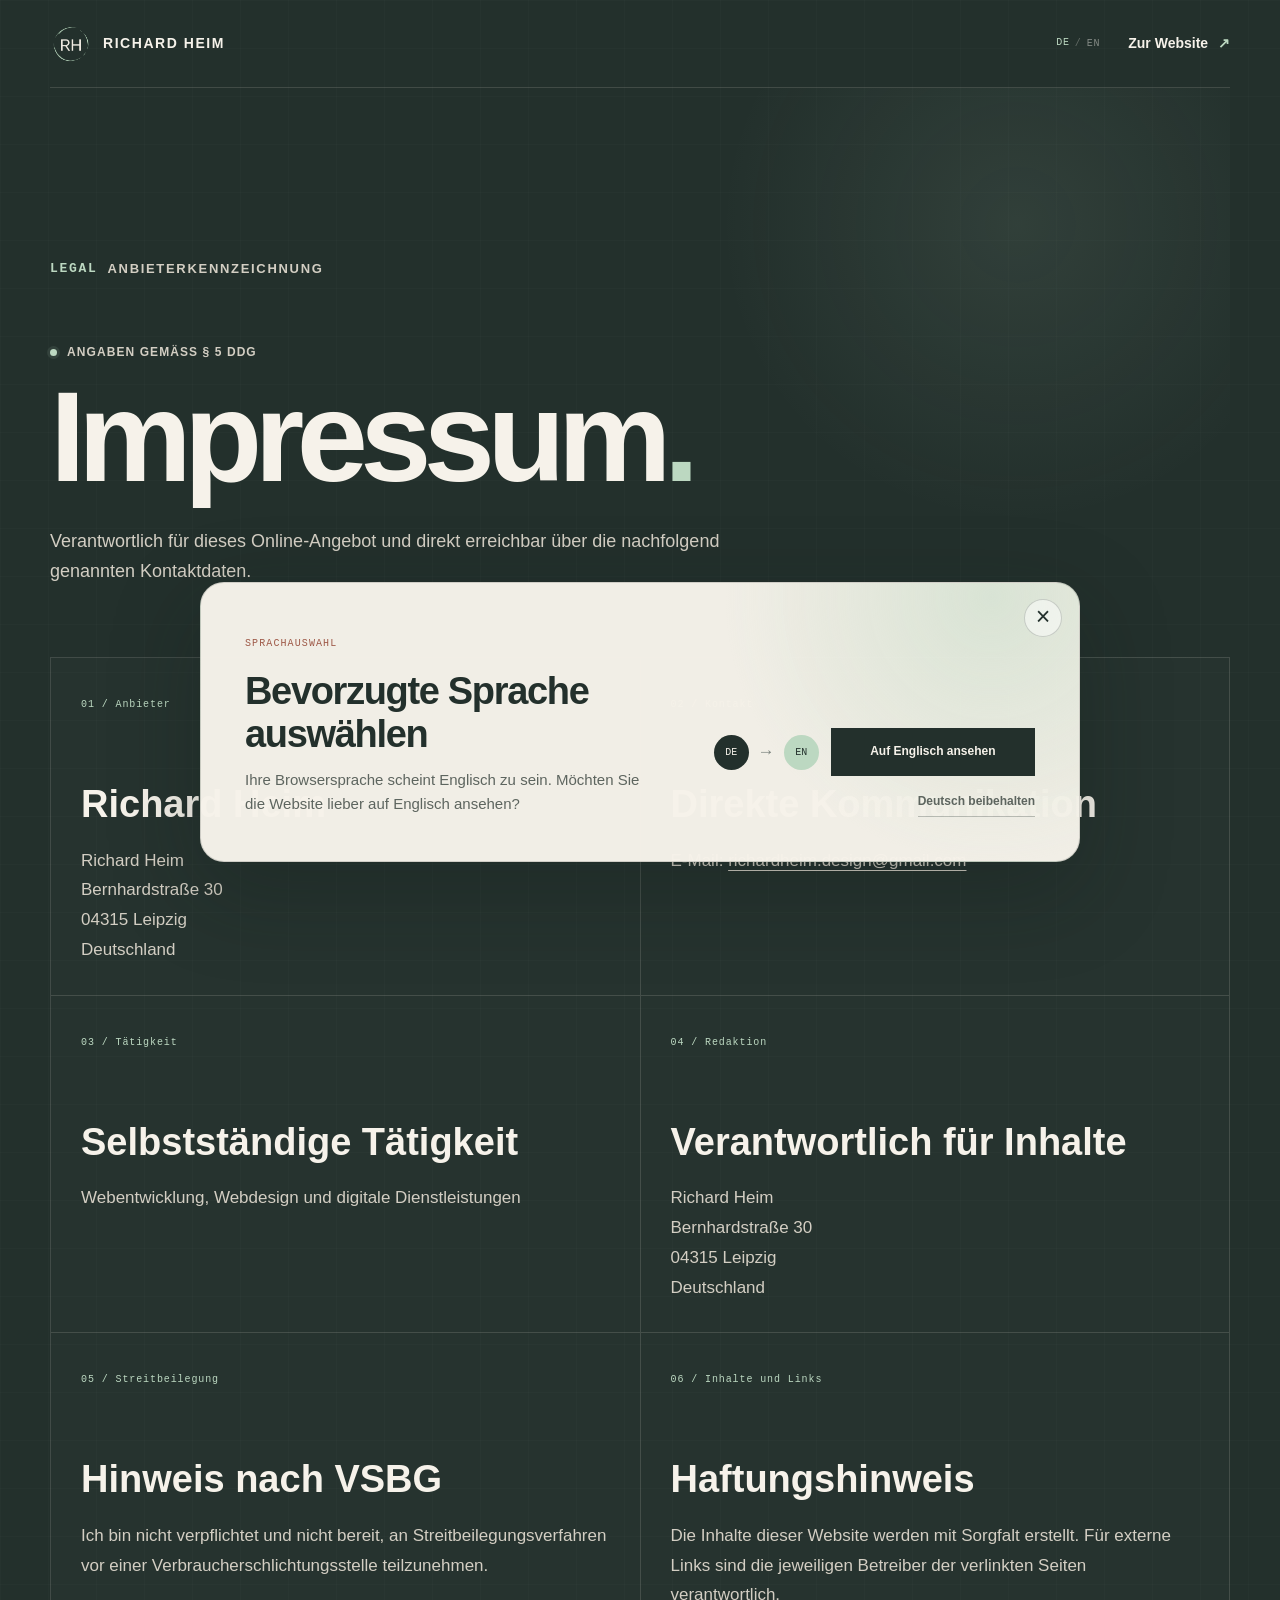
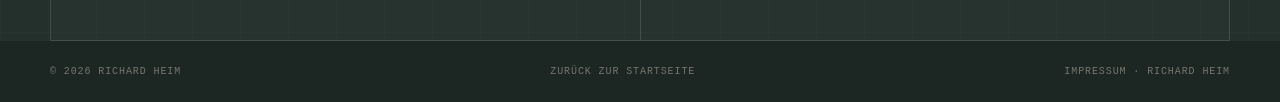
==== impressum.html @ d551db8e "added files in correct structure" ====
<!doctype html>
<html lang="de">
  <head>
    <meta charset="utf-8">
    <meta name="viewport" content="width=device-width, initial-scale=1">
    <meta name="description" content="Impressum von Richard Heim.">
    <meta name="theme-color" content="#11110f">
    <title>Impressum — Richard Heim</title>
    <link rel="icon" href="favicon.ico" sizes="any">
    <link rel="icon" type="image/png" sizes="64x64" href="assets/favicon-64.png">
    <link rel="apple-touch-icon" sizes="180x180" href="assets/apple-touch-icon.png">
    <link rel="stylesheet" href="assets/styles.css?v=20260914">
    <script src="assets/i18n.js?v=20260914" defer></script>
    <script src="assets/app.js" defer></script>
  </head>
  <body class="legal-page">
    <a class="skip-link" href="#main">Zum Inhalt springen</a>
    <div class="cursor-light" aria-hidden="true"></div>
    <header class="site-header legal-header" aria-label="Hauptnavigation">
      <a class="brand" href="index.html#top" aria-label="Zur Startseite"><img class="brand-mark" src="assets/richard-heim-logo.png" width="42" height="42" alt=""><span class="brand-copy">Richard Heim</span></a>
      <div class="legal-actions"><button class="language-switch" type="button" data-language-switch aria-label="Website auf Englisch anzeigen"><span data-lang-code="de">DE</span><i aria-hidden="true">/</i><span data-lang-code="en">EN</span></button><a class="mini-cta" href="index.html">Zur Website <span aria-hidden="true">↗</span></a></div>
    </header>

    <main id="main" class="legal-main">
      <section class="legal-hero">
        <div class="section-kicker"><span>LEGAL</span> Anbieterkennzeichnung</div>
        <p class="eyebrow"><span class="pulse-dot" aria-hidden="true"></span> Angaben gemäß § 5 DDG</p>
        <h1>Impressum<span>.</span></h1>
        <p>Verantwortlich für dieses Online-Angebot und direkt erreichbar über die nachfolgend genannten Kontaktdaten.</p>
      </section>

      <section class="legal-grid" aria-label="Impressumsangaben">
        <article><span>01 / Anbieter</span><h2>Richard Heim</h2><p>Richard Heim<br>Bernhardstraße 30<br>04315 Leipzig<br>Deutschland</p></article>
        <article><span>02 / Kontakt</span><h2>Direkte Kommunikation</h2><p>E-Mail: <a href="mailto:richardheim.design@gmail.com">richardheim.design@gmail.com</a></p></article>
        <article><span>03 / Tätigkeit</span><h2>Selbstständige Tätigkeit</h2><p>Webentwicklung, Webdesign und digitale Dienstleistungen</p></article>
        <article><span>04 / Redaktion</span><h2>Verantwortlich für Inhalte</h2><p>Richard Heim<br>Bernhardstraße 30<br>04315 Leipzig<br>Deutschland</p></article>
        <article><span>05 / Streitbeilegung</span><h2>Hinweis nach VSBG</h2><p>Ich bin nicht verpflichtet und nicht bereit, an Streitbeilegungsverfahren vor einer Verbraucherschlichtungsstelle teilzunehmen.</p></article>
        <article><span>06 / Inhalte und Links</span><h2>Haftungshinweis</h2><p>Die Inhalte dieser Website werden mit Sorgfalt erstellt. Für externe Links sind die jeweiligen Betreiber der verlinkten Seiten verantwortlich.</p></article>
      </section>
    </main>

    <footer><span>© 2026 Richard Heim</span><a href="index.html">Zurück zur Startseite</a><span>Impressum · Richard Heim</span></footer>

    <aside class="language-banner" id="language-banner" role="dialog" aria-labelledby="language-banner-title" aria-describedby="language-banner-copy" hidden>
      <button class="language-banner-close" type="button" data-language-dismiss aria-label="Sprachhinweis schließen">×</button>
      <div class="language-banner-copy">
        <span class="language-banner-kicker">SPRACHAUSWAHL</span>
        <h2 id="language-banner-title">Bevorzugte Sprache auswählen</h2>
        <p id="language-banner-copy">Ihre Browsersprache scheint Englisch zu sein. Möchten Sie die Website lieber auf Englisch ansehen?</p>
      </div>
      <div class="language-banner-actions">
        <div class="language-route" aria-hidden="true"><span>DE</span><i>→</i><span>EN</span></div>
        <button class="language-keep" type="button" data-language-dismiss>Deutsch beibehalten</button>
        <button class="language-accept" type="button" data-language-choice="en">Auf Englisch ansehen</button>
      </div>
    </aside>
  </body>
</html>
---- assets/styles.css ----
:root {
  --ink: #23302c;
  --ink-2: #2b3a35;
  --paper: #f6f2ea;
  --paper-muted: #d3cec3;
  --line: rgba(246, 242, 234, 0.14);
  --line-dark: rgba(35, 48, 44, 0.15);
  --lime: #bcd8c1;
  --coral: #d88972;
  --cyan: #a6cbcc;
  --max: 1180px;
  --radius: 22px;
}

* { box-sizing: border-box; }

html {
  scroll-behavior: smooth;
  background: var(--ink);
}

body {
  margin: 0;
  color: var(--paper);
  background:
    linear-gradient(rgba(255,255,255,.016) 1px, transparent 1px),
    linear-gradient(90deg, rgba(255,255,255,.016) 1px, transparent 1px),
    var(--ink);
  background-size: 48px 48px;
  font-family: Inter, ui-sans-serif, -apple-system, BlinkMacSystemFont, "Segoe UI", Helvetica, Arial, sans-serif;
  font-size: 17px;
  line-height: 1.65;
  overflow-x: hidden;
}

::selection { color: var(--ink); background: var(--lime); }

button, a { -webkit-tap-highlight-color: transparent; }

a { color: inherit; }

.skip-link {
  position: fixed;
  left: 12px;
  top: -80px;
  z-index: 100;
  background: var(--lime);
  color: var(--ink);
  padding: 10px 14px;
  text-decoration: none;
  font-weight: 800;
}

.skip-link:focus { top: 12px; }

.scroll-progress {
  position: fixed;
  z-index: 100;
  top: 0;
  left: 0;
  width: 0;
  height: 3px;
  background: linear-gradient(90deg, var(--coral), var(--lime), var(--cyan));
  box-shadow: 0 0 16px rgba(188,216,193,.45);
  pointer-events: none;
}

.cursor-light {
  display: none;
  position: fixed;
  z-index: 2;
  left: 0;
  top: 0;
  width: 360px;
  height: 360px;
  border-radius: 50%;
  opacity: 0;
  background: radial-gradient(circle, rgba(188,216,193,.11) 0, rgba(166,203,204,.055) 30%, transparent 68%);
  filter: blur(8px);
  transform: translate3d(-50%, -50%, 0);
  pointer-events: none;
  mix-blend-mode: screen;
  transition: opacity .35s ease;
}

@media (hover: hover) and (pointer: fine) {
  .cursor-light { display: block; }
  .cursor-light.is-active { opacity: 1; }
}

.site-header {
  position: absolute;
  z-index: 10;
  left: 50%;
  top: 0;
  width: min(calc(100% - 48px), var(--max));
  transform: translateX(-50%);
  min-height: 88px;
  display: grid;
  grid-template-columns: 1fr auto 1fr;
  align-items: center;
  border-bottom: 1px solid var(--line);
}

.brand {
  display: inline-flex;
  width: max-content;
  align-items: center;
  gap: 11px;
  color: var(--paper);
  text-decoration: none;
  font-size: 14px;
  font-weight: 760;
  letter-spacing: .11em;
  text-transform: uppercase;
}

.brand-mark {
  width: 42px;
  height: 42px;
  flex: 0 0 42px;
  display: block;
  object-fit: contain;
}

.nav-links { display: flex; gap: 34px; }

.nav-links a {
  position: relative;
  color: var(--paper-muted);
  text-decoration: none;
  font-size: 14px;
}

.nav-links a::after {
  content: "";
  position: absolute;
  left: 0;
  bottom: -7px;
  width: 100%;
  height: 1px;
  background: var(--lime);
  transform: scaleX(0);
  transform-origin: right;
  transition: transform .25s ease;
}

.nav-links a:hover::after, .nav-links a:focus-visible::after {
  transform: scaleX(1);
  transform-origin: left;
}

.nav-links a[aria-current="location"] { color: var(--paper); }
.nav-links a[aria-current="location"]::after { transform: scaleX(1); transform-origin: left; }

.mini-cta {
  justify-self: end;
  text-decoration: none;
  font-size: 14px;
  font-weight: 750;
}

.mini-cta span { color: var(--lime); padding-left: 6px; }

.hero {
  min-height: 780px;
  position: relative;
  padding: 144px max(24px, calc((100vw - var(--max)) / 2)) 34px;
  overflow: hidden;
}

.hero::before {
  content: "";
  position: absolute;
  inset: 0;
  pointer-events: none;
  background:
    radial-gradient(circle at 72% 28%, rgba(166,203,204,.12), transparent 28%),
    radial-gradient(circle at 52% 0%, rgba(216,137,114,.08), transparent 32%),
    linear-gradient(to bottom, transparent 80%, var(--ink));
}

.hero-noise {
  position: absolute;
  inset: 0;
  opacity: .12;
  background-image: radial-gradient(rgba(255,255,255,.32) .55px, transparent .7px);
  background-size: 5px 5px;
  pointer-events: none;
}

.hero-orbit {
  position: absolute;
  border: 1px solid rgba(188,216,193,.12);
  border-radius: 50%;
  pointer-events: none;
  transition: transform 1.2s cubic-bezier(.2,.7,.2,1);
}

.orbit-one { width: 560px; height: 560px; right: -210px; top: -180px; }
.orbit-two { width: 350px; height: 350px; right: -105px; top: -75px; }

.eyebrow, .section-kicker {
  position: relative;
  display: flex;
  align-items: center;
  gap: 10px;
  color: var(--paper-muted);
  font-size: 13px;
  font-weight: 750;
  letter-spacing: .13em;
  line-height: 1.4;
  text-transform: uppercase;
}

.pulse-dot {
  width: 7px;
  height: 7px;
  border-radius: 50%;
  background: var(--lime);
  box-shadow: 0 0 0 3px rgba(188,216,193,.1);
}

/* Ruhige, einmalige Einblendung statt dauerhaft pulsierender Statuspunkte. */
.pulse-dot,
.meta-bar i,
.signal-list i,
.panel-label-action strong i,
.status-pill i,
.lab-service-note > span i,
.price-result-label i {
  animation: dot-reveal .58s cubic-bezier(.22,.75,.25,1) both;
}

@keyframes dot-reveal {
  from { opacity: 0; transform: translateY(3px) scale(.45); }
  65% { opacity: 1; transform: translateY(0) scale(1.12); }
  to { opacity: 1; transform: none; }
}

.hero-grid {
  position: relative;
  display: grid;
  grid-template-columns: minmax(0, 1.45fr) minmax(340px, .75fr);
  align-items: center;
  gap: clamp(48px, 6vw, 86px);
  margin-top: 66px;
}

.hero-copy h1 {
  max-width: 800px;
  margin: 0;
  font-size: clamp(56px, 6.4vw, 94px);
  font-weight: 760;
  letter-spacing: -.055em;
  line-height: .98;
}

.accent-word {
  position: relative;
  color: var(--lime);
  font-family: Georgia, "Times New Roman", serif;
  font-style: italic;
  font-weight: 400;
  letter-spacing: -.04em;
}

.accent-word::after {
  content: "";
  position: absolute;
  left: 2%;
  right: -2%;
  bottom: -.05em;
  height: 2px;
  background: var(--lime);
  transform: rotate(-1deg);
}

.hero-lead {
  max-width: 670px;
  margin: 34px 0 0;
  color: #d5d1c7;
  font-size: clamp(18px, 1.55vw, 22px);
  line-height: 1.65;
}

.hero-actions { display: flex; align-items: center; gap: 28px; margin-top: 38px; }

.button {
  min-height: 52px;
  display: inline-flex;
  align-items: center;
  justify-content: center;
  gap: 22px;
  padding: 0 22px;
  border: 1px solid transparent;
  text-decoration: none;
  font-size: 14px;
  font-weight: 800;
  transition: transform .2s ease, box-shadow .2s ease, background .2s ease;
}

.button:hover, .button:focus-visible { transform: translateY(-3px); }
.button-primary { color: var(--ink); background: var(--lime); box-shadow: 0 10px 34px rgba(188,216,193,.13); }
.button-primary:hover, .button-primary:focus-visible { box-shadow: 0 14px 38px rgba(188,216,193,.25); }
.text-link { color: var(--paper); font-size: 14px; font-weight: 750; text-underline-offset: 6px; }
.text-link span { color: var(--coral); margin-left: 5px; }

.hero-console {
  position: relative;
  width: 100%;
  min-width: 0;
  overflow: hidden;
  --card-x: 50%;
  --card-y: 50%;
  border: 1px solid var(--line);
  background: rgba(26,26,23,.86);
  box-shadow: 0 35px 100px rgba(0,0,0,.42);
  backdrop-filter: blur(14px);
  transition: border-color .3s ease, box-shadow .3s ease;
}

.hero-console::before {
  content: "";
  position: absolute;
  z-index: 0;
  inset: 0;
  opacity: 0;
  background: radial-gradient(260px circle at var(--card-x) var(--card-y), rgba(188,216,193,.12), transparent 63%);
  transition: opacity .3s ease;
  pointer-events: none;
}

.hero-console:hover { border-color: rgba(188,216,193,.3); box-shadow: 0 40px 105px rgba(0,0,0,.48); }
.hero-console:hover::before { opacity: 1; }
.hero-console > * { position: relative; z-index: 1; }

.hero-console::after {
  content: "";
  position: absolute;
  right: -12px;
  bottom: -12px;
  width: 52px;
  height: 52px;
  border-right: 1px solid var(--lime);
  border-bottom: 1px solid var(--lime);
}

.console-topbar {
  display: flex;
  align-items: center;
  justify-content: space-between;
  padding: 13px 16px;
  border-bottom: 1px solid var(--line);
  color: #89877f;
  font: 11px ui-monospace, SFMono-Regular, Menlo, Consolas, monospace;
  letter-spacing: .1em;
}

.console-status { color: var(--lime); }
.console-intro { padding: 24px 24px 4px; }
.console-intro > span { color: var(--coral); font: 10px ui-monospace, SFMono-Regular, Menlo, monospace; letter-spacing: .12em; }
.console-intro h2 { margin: 9px 0 0; font-size: 25px; line-height: 1.18; letter-spacing: -.035em; }
.console-intro p { margin: 12px 0 0; color: #aaa79e; font-size: 13px; line-height: 1.6; }
.console-body { display: grid; grid-template-columns: 108px 1fr; gap: 24px; align-items: center; padding: 24px; }

.match-ring {
  width: 108px;
  aspect-ratio: 1;
  border-radius: 50%;
  padding: 2px;
  background: conic-gradient(var(--lime) 0 68%, var(--cyan) 68% 87%, rgba(255,255,255,.1) 87% 100%);
  animation: ring-in 1.2s cubic-bezier(.2,.8,.2,1) both;
}

@keyframes ring-in { from { transform: rotate(-80deg) scale(.85); opacity: 0; } }

.match-ring-inner {
  width: 100%;
  height: 100%;
  display: grid;
  align-content: center;
  text-align: center;
  border-radius: 50%;
  background: var(--ink-2);
}

.match-ring strong { font-size: 27px; letter-spacing: -.05em; line-height: 1; }
.match-ring span { margin-top: 8px; color: var(--paper-muted); font-size: 10px; letter-spacing: .1em; text-transform: uppercase; }

.signal-list { display: grid; gap: 12px; }
.signal-list div { display: grid; grid-template-columns: 22px minmax(76px, auto) 1fr 7px; align-items: baseline; gap: 10px; }
.signal-list span { color: #75746e; font: 10px ui-monospace, SFMono-Regular, Menlo, monospace; }
.signal-list strong { font-size: 13px; font-weight: 700; }
.signal-list small { color: #8f8c84; font-size: 11px; line-height: 1.35; text-align: right; }
.signal-list i { align-self: center; width: 5px; height: 5px; border-radius: 50%; background: var(--lime); box-shadow: 0 0 10px rgba(188,216,193,.55); }

.console-note {
  display: flex;
  gap: 10px;
  align-items: flex-start;
  padding: 17px 20px;
  border-top: 1px solid var(--line);
  color: var(--paper-muted);
  font-size: 13px;
  line-height: 1.55;
}
.console-note span { color: var(--coral); }

.hero-footer {
  position: relative;
  display: flex;
  justify-content: space-between;
  gap: 20px;
  margin-top: 90px;
  padding-top: 25px;
  border-top: 1px solid var(--line);
  color: #84827a;
  font: 11px ui-monospace, SFMono-Regular, Menlo, monospace;
  letter-spacing: .1em;
}

.section { padding: 120px max(24px, calc((100vw - var(--max)) / 2)); }
.section-kicker span { color: var(--lime); font-family: ui-monospace, SFMono-Regular, Menlo, monospace; }
.section-intro { display: grid; grid-template-columns: 1.2fr .8fr; gap: 70px; align-items: end; margin-top: 48px; }

.section h2, .contact-section h2 {
  margin: 0;
  font-size: clamp(46px, 4.8vw, 68px);
  line-height: 1.08;
  letter-spacing: -.045em;
}

.section h2 em, .contact-section h2 em {
  color: var(--lime);
  font-family: Georgia, "Times New Roman", serif;
  font-weight: 400;
}

.section-intro p {
  margin: 0;
  color: var(--paper-muted);
  font-size: 18px;
  line-height: 1.75;
}

.lab-section { background: #2b3a35; border-top: 1px solid var(--line); border-bottom: 1px solid var(--line); }

.workflow-lab {
  display: grid;
  grid-template-columns: .72fr 1.28fr;
  margin-top: 68px;
  border: 1px solid var(--line);
  background: #23302c;
  box-shadow: 0 30px 80px rgba(0,0,0,.28);
  transition: border-color .3s ease, box-shadow .3s ease;
}
.workflow-lab:hover { border-color: rgba(188,216,193,.25); box-shadow: 0 35px 92px rgba(0,0,0,.38); }

.problem-panel { border-right: 1px solid var(--line); }
.panel-label { color: #85837b; font: 12px ui-monospace, SFMono-Regular, Menlo, monospace; letter-spacing: .09em; line-height: 1.5; text-transform: uppercase; }
.problem-panel > .panel-label { padding: 20px 22px; }
.panel-label-action { display: flex; align-items: center; justify-content: space-between; gap: 12px; }
.panel-label-action strong { display: inline-flex; align-items: center; gap: 7px; color: var(--lime); font-size: 10px; font-weight: 650; white-space: nowrap; }
.panel-label-action strong i { width: 6px; height: 6px; border-radius: 50%; background: var(--lime); box-shadow: 0 0 0 3px rgba(188,216,193,.08); }
.scenario-list { display: grid; }

.scenario-button {
  position: relative;
  z-index: 0;
  width: 100%;
  min-height: 98px;
  display: grid;
  grid-template-columns: 30px 1fr 20px;
  align-items: center;
  gap: 10px;
  padding: 15px 18px;
  border: 0;
  border-top: 1px solid var(--line);
  color: var(--paper-muted);
  background: transparent;
  font: inherit;
  text-align: left;
  cursor: pointer;
  overflow: hidden;
  transition: background .25s ease, color .25s ease, transform .25s ease, box-shadow .25s ease;
}

.scenario-button::before { content: ""; position: absolute; inset: 0; z-index: -1; background: linear-gradient(90deg, rgba(188,216,193,.13), transparent 70%); transform: translateX(-102%); transition: transform .35s ease; }
.scenario-button:hover, .scenario-button:focus-visible { z-index: 2; color: var(--paper); background: rgba(255,255,255,.045); box-shadow: inset 4px 0 0 var(--lime); transform: translateX(6px); outline: none; }
.scenario-button:hover::before, .scenario-button:focus-visible::before { transform: translateX(0); }
.scenario-button.is-active { color: var(--ink); background: var(--lime); box-shadow: inset 4px 0 0 var(--paper); transform: none; }
.scenario-index { font: 12px ui-monospace, SFMono-Regular, Menlo, monospace; opacity: .65; }
.scenario-button strong { display: block; font-size: 16px; line-height: 1.35; }
.scenario-button small { display: block; margin-top: 5px; opacity: .68; font-size: 13px; line-height: 1.4; }
.scenario-arrow { display: grid; place-items: center; justify-self: end; width: 28px; height: 28px; border: 1px solid currentColor; border-radius: 50%; transition: transform .25s ease, background .25s ease; }
.scenario-button:hover .scenario-arrow, .scenario-button:focus-visible .scenario-arrow { color: var(--ink); background: var(--lime); transform: translate(2px, -2px); }
.scenario-button.is-active .scenario-arrow { color: var(--paper); background: var(--ink); transform: translate(2px, -2px); }

.solution-panel { min-width: 0; padding: 30px; background: radial-gradient(circle at 52% 30%, rgba(166,203,204,.07), transparent 32%); }
.solution-panel.scenario-pulse { animation: solution-pulse .5s ease; }
@keyframes solution-pulse { 0% { box-shadow: inset 0 0 0 rgba(188,216,193,0); } 45% { box-shadow: inset 0 0 60px rgba(188,216,193,.08); } 100% { box-shadow: inset 0 0 0 rgba(188,216,193,0); } }
.solution-head { display: flex; align-items: flex-start; justify-content: space-between; gap: 20px; }
.solution-head h3 { margin: 9px 0 0; font-size: 27px; line-height: 1.2; letter-spacing: -.025em; }
.status-pill { display: inline-flex; align-items: center; gap: 7px; padding: 8px 11px; border: 1px solid rgba(188,216,193,.24); color: var(--lime); font: 10px ui-monospace, SFMono-Regular, Menlo, monospace; letter-spacing: .08em; text-transform: uppercase; }
.status-pill i { width: 5px; height: 5px; border-radius: 50%; background: var(--lime); box-shadow: 0 0 10px var(--lime); }

.flow {
  position: relative;
  display: grid;
  grid-template-columns: 1fr 50px 1fr 50px 1fr;
  align-items: stretch;
  margin-top: 42px;
}

.flow-node { min-height: 142px; display: flex; flex-direction: column; justify-content: center; padding: 18px; border: 1px solid var(--line); background: rgba(255,255,255,.025); transition: opacity .18s ease, transform .18s ease; }
.flow-node.is-updating { opacity: .25; transform: translateY(4px); }
.flow-node-accent { border-color: rgba(188,216,193,.38); box-shadow: inset 0 -3px 0 var(--lime); }
.node-type { margin-bottom: 14px; color: var(--coral); font: 10px ui-monospace, SFMono-Regular, Menlo, monospace; letter-spacing: .1em; }
.flow-node-accent .node-type { color: var(--lime); }
.flow-node strong { font-size: 16px; line-height: 1.35; }
.flow-node small { margin-top: 7px; color: #9a978e; font-size: 13px; line-height: 1.45; }
.flow-connector { position: relative; display: grid; place-items: center; color: var(--lime); }
.flow-connector i { position: absolute; left: 0; right: 0; top: 50%; height: 1px; background: rgba(188,216,193,.18); }
.flow-connector span { position: relative; z-index: 1; width: 23px; background: var(--ink); text-align: center; }

.solution-bottom { display: grid; grid-template-columns: 1fr 1fr; gap: 14px; margin-top: 30px; }
.impact-card, .stack-card { min-height: 150px; padding: 21px; border: 1px solid var(--line); }
.impact-card > span, .stack-card > span { color: #8b8981; font: 10px ui-monospace, SFMono-Regular, Menlo, monospace; letter-spacing: .1em; text-transform: uppercase; }
.impact-card strong { display: block; margin-top: 11px; color: var(--cyan); font-size: 22px; line-height: 1.25; letter-spacing: -.02em; }
.impact-card p, .stack-card p { margin: 11px 0 0; color: #aaa79e; font-size: 13px; line-height: 1.65; }
.stack-tags { display: flex; flex-wrap: wrap; gap: 6px; margin-top: 13px; }
.stack-tags b { padding: 6px 9px; border: 1px solid rgba(255,255,255,.16); color: #cfcbc1; font: 10px ui-monospace, SFMono-Regular, Menlo, monospace; }
.lab-disclaimer { margin: 16px 0 0; color: #85827a; font: 10px ui-monospace, SFMono-Regular, Menlo, monospace; text-align: right; letter-spacing: .07em; line-height: 1.5; text-transform: uppercase; }

.mobile-demo-return {
  display: none;
  width: 100%;
  align-items: center;
  justify-content: center;
  gap: 10px;
  margin-top: 18px;
  padding: 15px 18px;
  border: 1px solid rgba(188,216,193,.34);
  color: var(--lime);
  background: rgba(188,216,193,.04);
  font: 11px ui-monospace, SFMono-Regular, Menlo, monospace;
  letter-spacing: .08em;
  text-transform: uppercase;
  cursor: pointer;
}

.mobile-demo-return:active { background: rgba(188,216,193,.12); }

.profile-section { color: var(--ink); background: var(--paper); }
.profile-section .section-kicker { color: #6c6a63; }
.profile-section .section-kicker span { color: #b76552; }
.profile-section h2 em { color: #b76552; }
.profile-grid { display: grid; grid-template-columns: 1.2fr .8fr; gap: 90px; align-items: start; margin-top: 46px; }
.profile-copy > p { max-width: 670px; margin: 34px 0 40px; color: #55534e; font-size: 18px; line-height: 1.75; }
.profile-copy blockquote { max-width: 690px; margin: 0; padding: 2px 0 2px 24px; border-left: 3px solid #b76552; color: var(--ink); font-family: Georgia, "Times New Roman", serif; font-size: 22px; font-style: italic; line-height: 1.6; }
.principles { border-top: 1px solid var(--line-dark); }
.principles article { display: grid; grid-template-columns: 38px 1fr; gap: 18px; padding: 25px 0; border-bottom: 1px solid var(--line-dark); }
.principles article > span { color: #b76552; font: 11px ui-monospace, SFMono-Regular, Menlo, monospace; }
.principles h3 { margin: -3px 0 6px; font-size: 21px; line-height: 1.3; }
.principles p { margin: 0; color: #74716a; font-size: 14px; line-height: 1.6; }

.skills { display: grid; grid-template-columns: .42fr 1fr; gap: 74px; margin-top: 110px; padding-top: 34px; border-top: 1px solid var(--line-dark); }
.skills-heading h3 { margin: 0; font-size: 25px; line-height: 1.3; }
.skills-heading p { margin: 9px 0 0; color: #6f6c65; font-size: 14px; line-height: 1.6; }
.skill-groups { display: grid; gap: 27px; }
.skill-group { display: grid; grid-template-columns: 155px 1fr; gap: 20px; align-items: start; }
.skill-level { color: #4f7b6e; font: 10px ui-monospace, SFMono-Regular, Menlo, monospace; letter-spacing: .09em; line-height: 1.5; }
.skill-level-warm { color: #a95e4c; }
.skill-level-cool { color: #5f745e; }
.skill-tags { display: flex; flex-wrap: wrap; gap: 7px; }
.skill-tags b { padding: 7px 11px; border: 1px solid var(--line-dark); font-size: 13px; font-weight: 650; transition: color .2s ease, background .2s ease, transform .2s ease; }
.skill-tags b:hover { color: var(--paper); background: var(--ink); transform: translateY(-2px); }

.fit-section { background: #26342f; }
.fit-layout { margin-top: 46px; }
.fit-title h2 em { color: var(--coral); }
.fit-grid { display: grid; grid-template-columns: repeat(3, 1fr); gap: 14px; margin-top: 62px; }
.fit-card { --card-x: 50%; --card-y: 50%; min-height: 270px; display: flex; flex-direction: column; padding: 27px; border: 1px solid var(--line); background: radial-gradient(250px circle at var(--card-x) var(--card-y), rgba(216,137,114,.08), transparent 64%), rgba(255,255,255,.018); transition: transform .25s ease, border-color .25s ease, background .25s ease; }
.fit-card:hover { transform: translateY(-6px); border-color: rgba(216,137,114,.4); background: rgba(216,137,114,.04); }
.fit-number { color: var(--coral); font: 11px ui-monospace, SFMono-Regular, Menlo, monospace; }
.fit-card h3 { margin: auto 0 14px; font-size: 24px; line-height: 1.25; letter-spacing: -.025em; }
.fit-card p { margin: 0; color: #aaa79e; font-size: 15px; line-height: 1.7; }

.contact-section {
  position: relative;
  padding: 120px max(24px, calc((100vw - var(--max)) / 2));
  color: var(--ink);
  background: var(--lime);
  overflow: hidden;
}

.contact-section .section-kicker { color: rgba(35,48,44,.6); }
.contact-section .section-kicker span { color: var(--ink); }
.contact-inner { position: relative; z-index: 1; }
.contact-section h2 { max-width: 970px; margin-top: 40px; }
.contact-section h2 em { color: var(--ink); }
.contact-section p { max-width: 650px; margin: 30px 0 36px; font-size: 19px; line-height: 1.7; }
.button-light { color: var(--paper); background: var(--ink); }
.button-light:hover { box-shadow: 0 15px 35px rgba(35,48,44,.25); }
.contact-signature { display: flex; justify-content: space-between; gap: 20px; margin-top: 86px; padding-top: 22px; border-top: 1px solid rgba(35,48,44,.25); font: 11px ui-monospace, SFMono-Regular, Menlo, monospace; letter-spacing: .08em; line-height: 1.5; text-transform: uppercase; }
.contact-glow { position: absolute; width: 480px; height: 480px; right: -90px; top: -170px; border: 1px solid rgba(35,48,44,.2); border-radius: 50%; box-shadow: 0 0 0 70px rgba(35,48,44,.035), 0 0 0 140px rgba(35,48,44,.025); }

footer {
  display: flex;
  justify-content: space-between;
  gap: 20px;
  padding: 25px max(24px, calc((100vw - var(--max)) / 2));
  color: #77756e;
  background: #1c2723;
  font: 10px ui-monospace, SFMono-Regular, Menlo, monospace;
  letter-spacing: .09em;
  text-transform: uppercase;
}

.reveal { opacity: 0; transform: translateY(18px); transition: opacity .65s ease, transform .65s cubic-bezier(.2,.7,.2,1); }
.reveal.is-visible { opacity: 1; transform: none; }

:focus-visible { outline: 2px solid var(--cyan); outline-offset: 4px; }

@media (max-width: 900px) {
  .site-header { grid-template-columns: 1fr auto; }
  .nav-links { display: none; }
  .hero { padding-top: 126px; }
  .hero-grid { grid-template-columns: 1fr; gap: 54px; margin-top: 54px; }
  .hero-console { max-width: 520px; }
  .hero-footer { flex-wrap: wrap; justify-content: flex-start; }
  .hero-footer span { margin-right: 18px; }
  .section-intro, .profile-grid { grid-template-columns: 1fr; gap: 30px; }
  .workflow-lab { grid-template-columns: 1fr; }
  .problem-panel { border-right: 0; border-bottom: 1px solid var(--line); }
  .problem-panel,
  .solution-panel { scroll-margin-top: 18px; }
  .mobile-demo-return { display: flex; }
  .skills { grid-template-columns: 1fr; gap: 28px; }
}

@media (max-width: 680px) {
  .site-header { width: calc(100% - 36px); min-height: 74px; }
  .brand { gap: 8px; }
  .brand-mark { width: 35px; height: 35px; flex-basis: 35px; }
  .brand-copy { display: inline; font-size: 12px; }
  .mini-cta { font-size: 12px; }
  .hero { min-height: auto; padding-left: 18px; padding-right: 18px; padding-bottom: 28px; }
  .hero-copy h1 { font-size: clamp(48px, 14vw, 66px); line-height: 1.02; }
  .hero-lead { font-size: 17px; line-height: 1.7; }
  .hero-actions { align-items: flex-start; flex-direction: column; gap: 18px; }
  .button { width: 100%; }
  .console-intro { padding: 22px 18px 4px; }
  .console-intro h2 { font-size: 23px; }
  .console-body { grid-template-columns: 1fr; padding: 22px 18px 25px; gap: 22px; }
  .match-ring { width: 92px; }
  .signal-list { width: 100%; gap: 14px; }
  .signal-list div {
    grid-template-columns: 20px minmax(0, 1fr) 7px;
    grid-template-rows: auto auto;
    column-gap: 10px;
    row-gap: 3px;
  }
  .signal-list span { grid-column: 1; grid-row: 1 / 3; align-self: center; }
  .signal-list strong { grid-column: 2; grid-row: 1; }
  .signal-list small { display: block; grid-column: 2; grid-row: 2; text-align: left; }
  .signal-list i { grid-column: 3; grid-row: 1 / 3; align-self: center; }
  .hero-footer { margin-top: 60px; }
  .section, .contact-section { padding: 82px 18px; }
  .section h2, .contact-section h2 { font-size: clamp(39px, 11.5vw, 54px); line-height: 1.1; }
  .workflow-lab { margin-top: 44px; }
  .solution-panel { padding: 22px 15px; }
  .solution-head { align-items: flex-start; flex-direction: column; }
  .flow { grid-template-columns: 1fr; gap: 0; }
  .flow-node { min-height: 105px; }
  .flow-connector { height: 36px; }
  .flow-connector span { transform: rotate(90deg); }
  .flow-connector i { top: 0; bottom: 0; left: 50%; right: auto; width: 1px; height: auto; }
  .solution-bottom { grid-template-columns: 1fr; }
  .profile-copy blockquote { font-size: 19px; }
  .skills { margin-top: 75px; }
  .skill-group { grid-template-columns: 1fr; gap: 9px; }
  .fit-grid { grid-template-columns: 1fr; }
  .fit-card { min-height: 210px; }
  .contact-signature, footer { flex-direction: column; }
}

@media (max-width: 390px) {
  .console-topbar { flex-wrap: wrap; gap: 8px 14px; }
  .console-intro h2 { font-size: 21px; line-height: 1.25; }
  .console-intro p, .console-note { font-size: 12px; }
  .console-body { padding-left: 16px; padding-right: 16px; }
  .signal-list strong { font-size: 13px; }
  .signal-list small { font-size: 10px; }
}

@media (prefers-reduced-motion: reduce) {
  html { scroll-behavior: auto; }
  *, *::before, *::after { animation-duration: .01ms !important; animation-iteration-count: 1 !important; transition-duration: .01ms !important; }
  .reveal { opacity: 1; transform: none; }
  .cursor-light { display: none !important; }
}

@media print {
  .site-header, .hero-actions, .hero-footer, .lab-disclaimer, footer { display: none; }
  body { color: #111; background: #fff; }
  .hero, .section, .contact-section { min-height: auto; padding: 30px; color: #111; background: #fff; break-inside: avoid; }
  .hero-copy h1, .section h2, .contact-section h2 { font-size: 42px; }
  .hero-console, .workflow-lab, .fit-card { color: #111; background: #fff; border-color: #aaa; box-shadow: none; }
}

/* Freelancer-Version: kombinierte Inhalte und zusätzliche Komponenten */
.meta-bar {
  position: absolute;
  z-index: 12;
  top: 0;
  left: 50%;
  width: min(calc(100% - 48px), var(--max));
  min-height: 34px;
  display: grid;
  grid-template-columns: 1.1fr .8fr 1fr;
  align-items: center;
  border-bottom: 1px solid var(--line);
  color: #85837b;
  transform: translateX(-50%);
  font: 10px ui-monospace, SFMono-Regular, Menlo, monospace;
  letter-spacing: .09em;
  text-transform: uppercase;
}

.meta-bar span:nth-child(2) { text-align: center; }
.meta-bar span:last-child { text-align: right; }
.meta-bar i { display: inline-block; width: 6px; height: 6px; margin-right: 7px; border-radius: 50%; background: var(--lime); box-shadow: 0 0 10px rgba(188,216,193,.5); }

.site-header { top: 34px; }
.brand-copy { white-space: nowrap; }
.nav-links { gap: clamp(16px, 2vw, 28px); }

.menu-toggle {
  display: none;
  justify-self: end;
  width: 42px;
  height: 42px;
  padding: 0;
  border: 1px solid var(--line);
  color: var(--paper);
  background: rgba(255,255,255,.025);
  cursor: pointer;
}

.menu-toggle span { display: block; width: 18px; height: 1px; margin: 5px auto; background: currentColor; transition: transform .2s ease; }
.menu-toggle.is-open span:first-child { transform: translateY(3px) rotate(45deg); }
.menu-toggle.is-open span:last-child { transform: translateY(-3px) rotate(-45deg); }

.hero { min-height: 840px; padding-top: 176px; }

.proof-strip {
  display: grid;
  grid-template-columns: repeat(4, 1fr);
  border-top: 1px solid var(--line);
  border-bottom: 1px solid var(--line);
  background: #1c2723;
}

.proof-strip article { min-width: 0; padding: 30px clamp(18px, 3vw, 34px); border-right: 1px solid var(--line); }
.proof-strip article:last-child { border-right: 0; }
.proof-strip strong { display: block; color: var(--lime); font-size: clamp(28px, 3vw, 44px); line-height: 1; letter-spacing: -.04em; }
.proof-strip span { display: block; margin-top: 10px; color: #8e8b83; font: 10px/1.5 ui-monospace, SFMono-Regular, Menlo, monospace; letter-spacing: .08em; text-transform: uppercase; }

.services-section,
.process-section { color: var(--ink); background: var(--paper); }

.services-section .section-kicker,
.process-section .section-kicker { color: #6c6a63; }
.services-section .section-kicker span,
.process-section .section-kicker span { color: #b76552; }
.services-section h2 em,
.process-section h2 em { color: #b76552; }
.services-section .section-intro p,
.process-section .section-intro p { color: #625f58; }

.service-summary {
  display: grid;
  grid-template-columns: .42fr 1fr;
  gap: 32px;
  align-items: start;
  margin-top: 54px;
  padding: 25px 0;
  border-top: 1px solid var(--line-dark);
  border-bottom: 1px solid var(--line-dark);
}

.service-summary > span {
  color: #b76552;
  font: 10px/1.5 ui-monospace, SFMono-Regular, Menlo, monospace;
  letter-spacing: .1em;
}

.service-summary p {
  max-width: 820px;
  margin: 0;
  color: #5f5c55;
  font-size: 17px;
  line-height: 1.75;
}

.service-summary strong { color: var(--ink); font-weight: 760; }

.service-grid {
  display: grid;
  grid-template-columns: repeat(3, 1fr);
  margin-top: 64px;
  border-top: 1px solid var(--line-dark);
  border-left: 1px solid var(--line-dark);
}

.service-card {
  --card-x: 50%;
  --card-y: 50%;
  position: relative;
  min-height: 275px;
  display: flex;
  flex-direction: column;
  padding: 27px;
  border: 0;
  border-right: 1px solid var(--line-dark);
  border-bottom: 1px solid var(--line-dark);
  color: var(--ink);
  background: radial-gradient(240px circle at var(--card-x) var(--card-y), rgba(215,71,48,.12), transparent 65%), rgba(255,255,255,.18);
  transition: transform .25s ease, background .25s ease, box-shadow .25s ease;
}

.service-card:hover,
.service-card:focus-visible { z-index: 1; transform: translateY(-6px); background-color: rgba(255,255,255,.72); box-shadow: 0 22px 60px rgba(35,48,44,.11); }
.service-card > span { color: #b76552; font: 11px ui-monospace, SFMono-Regular, Menlo, monospace; }
.service-card h3 { margin: auto 0 13px; font-size: 25px; line-height: 1.25; }
.service-card p { margin: 0; color: #5f5c55; font-size: 15px; line-height: 1.65; }
.service-card small { margin-top: 18px; color: #77736b; font: 10px ui-monospace, SFMono-Regular, Menlo, monospace; letter-spacing: .07em; }

.service-card-ai {
  grid-column: 1 / -1;
  min-height: 285px;
  display: grid;
  grid-template-columns: minmax(0, 1.25fr) minmax(250px, .75fr);
  gap: 46px;
  align-items: end;
  color: var(--paper);
  background:
    radial-gradient(500px circle at var(--card-x) var(--card-y), rgba(188,216,193,.16), transparent 62%),
    linear-gradient(120deg, #26342f, #30423b);
}

.service-card-ai:hover,
.service-card-ai:focus-visible { background-color: #26342f; }
.service-card-ai .service-ai-copy > span {
  display: block;
  color: var(--lime);
  font: 11px/1.45 ui-monospace, SFMono-Regular, Menlo, monospace;
  letter-spacing: 0;
}
.service-card-ai h3 { margin: 38px 0 14px; color: var(--paper); font-size: clamp(30px, 4vw, 46px); }
.service-card-ai p { max-width: 760px; color: #bbb7ad; font-size: 16px; }
.service-card-ai small { display: block; color: #87847d; }
.service-card-ai > a {
  display: flex;
  justify-content: space-between;
  gap: 18px;
  padding: 18px 0;
  border-top: 1px solid rgba(188,216,193,.34);
  border-bottom: 1px solid rgba(188,216,193,.34);
  color: var(--lime);
  font-size: 14px;
  font-weight: 780;
  text-decoration: none;
}

.lab-service-note {
  display: grid;
  grid-template-columns: .72fr 1.28fr;
  margin-top: 54px;
  border: 1px solid rgba(188,216,193,.26);
  background: rgba(188,216,193,.035);
}

.lab-service-note > span,
.lab-service-note > p { padding: 20px 22px; }
.lab-service-note > span { display: flex; align-items: center; gap: 10px; color: var(--lime); font: 10px/1.5 ui-monospace, SFMono-Regular, Menlo, monospace; letter-spacing: .08em; text-transform: uppercase; }
.lab-service-note > span i { width: 7px; height: 7px; flex: 0 0 auto; border-radius: 50%; background: var(--lime); box-shadow: 0 0 12px rgba(188,216,193,.55); }
.lab-service-note > p { margin: 0; border-left: 1px solid rgba(188,216,193,.18); color: #bbb7ad; font-size: 14px; line-height: 1.7; }
.lab-service-note + .workflow-lab { margin-top: 22px; }

.process-list { display: grid; grid-template-columns: repeat(4, 1fr); margin-top: 64px; border-top: 1px solid var(--line-dark); border-bottom: 1px solid var(--line-dark); }
.process-list article { min-height: 250px; padding: 25px; border-right: 1px solid var(--line-dark); }
.process-list article:last-child { border-right: 0; }
.process-list article > span { color: #4f7b6e; font: 11px ui-monospace, SFMono-Regular, Menlo, monospace; }
.process-list h3 { margin: 70px 0 13px; font-size: 24px; }
.process-list p { margin: 0; color: #625f58; font-size: 14px; line-height: 1.7; }

.identity-card { border: 1px solid var(--line-dark); background: rgba(255,255,255,.32); }
.identity-label { display: block; padding: 14px 18px; border-bottom: 1px solid var(--line-dark); color: #b76552; font: 10px ui-monospace, SFMono-Regular, Menlo, monospace; letter-spacing: .1em; }
.identity-card dl { margin: 0; }
.identity-card dl div { display: grid; grid-template-columns: 110px 1fr; gap: 18px; padding: 16px 18px; border-bottom: 1px solid var(--line-dark); }
.identity-card dl div:last-child { border-bottom: 0; }
.identity-card dt { color: #77736b; font: 10px ui-monospace, SFMono-Regular, Menlo, monospace; letter-spacing: .08em; text-transform: uppercase; }
.identity-card dd { min-width: 0; margin: 0; overflow-wrap: anywhere; font-size: 14px; line-height: 1.55; }
.identity-card a { text-decoration: underline; text-decoration-color: rgba(35,48,44,.3); text-underline-offset: 4px; }

.profile-section .principles { display: grid; grid-template-columns: repeat(3, 1fr); margin-top: 84px; border: 1px solid var(--line-dark); }
.profile-section .principles article { min-height: 155px; padding: 24px; border-bottom: 0; border-right: 1px solid var(--line-dark); }
.profile-section .principles article:last-child { border-right: 0; }

.formats-section { background: #2b3a35; border-top: 1px solid var(--line); border-bottom: 1px solid var(--line); }
.formats-section .section-intro h2 em { color: var(--cyan); }
.format-grid { display: grid; grid-template-columns: repeat(2, 1fr); gap: 14px; margin-top: 64px; }
.format-card {
  --card-x: 50%;
  --card-y: 50%;
  min-height: 300px;
  display: flex;
  flex-direction: column;
  padding: 29px;
  border: 1px solid var(--line);
  background: radial-gradient(270px circle at var(--card-x) var(--card-y), rgba(166,203,204,.1), transparent 65%), rgba(255,255,255,.018);
  transition: transform .25s ease, border-color .25s ease, box-shadow .25s ease;
}
.format-card:hover,
.format-card:focus-visible { transform: translateY(-6px); border-color: rgba(166,203,204,.4); box-shadow: 0 25px 65px rgba(0,0,0,.25); }
.format-card > span { color: var(--cyan); font: 10px ui-monospace, SFMono-Regular, Menlo, monospace; letter-spacing: .1em; }
.format-card h3 { max-width: 430px; margin: auto 0 13px; font-size: 28px; line-height: 1.22; }
.format-card p { max-width: 500px; margin: 0; color: #aaa79e; font-size: 15px; line-height: 1.7; }
.format-card small { margin-top: 18px; color: #77756e; font: 10px ui-monospace, SFMono-Regular, Menlo, monospace; letter-spacing: .08em; }

.fit-grid { grid-template-columns: repeat(3, 1fr); }
.fit-card { min-height: 255px; }

.contact-grid { display: grid; grid-template-columns: 1fr .82fr; gap: clamp(54px, 8vw, 110px); align-items: start; margin-top: 40px; }
.contact-copy h2 { margin-top: 0; }
.direct-mail { display: inline-flex; gap: 10px; align-items: center; font-weight: 800; text-decoration: underline; text-underline-offset: 6px; }
.contact-form { display: grid; gap: 14px; padding: 24px; border: 1px solid rgba(35,48,44,.24); background: rgba(255,255,255,.22); }
.contact-form label { display: grid; gap: 7px; }
.contact-form label span { font: 10px ui-monospace, SFMono-Regular, Menlo, monospace; letter-spacing: .08em; text-transform: uppercase; }
.contact-form input,
.contact-form textarea { width: 100%; padding: 14px 15px; border: 1px solid rgba(35,48,44,.25); border-radius: 0; outline: none; color: var(--ink); background: rgba(255,255,255,.62); resize: vertical; }
.contact-form input:focus,
.contact-form textarea:focus { border-color: var(--ink); box-shadow: 0 0 0 3px rgba(35,48,44,.1); }
.contact-form .button { width: 100%; border: 0; cursor: pointer; }
.form-message { min-height: 20px; margin: 0; font: 11px/1.5 ui-monospace, SFMono-Regular, Menlo, monospace; }
.form-message.error { color: #8f1f17; }
.form-message.success { color: #245a18; }

footer { align-items: center; }
footer nav { display: flex; flex-wrap: wrap; justify-content: center; gap: 18px; }
footer a { text-decoration: none; }
footer a:hover,
footer a:focus-visible { color: var(--paper); }

@media (max-width: 1040px) {
  .nav-links { gap: 15px; }
  .nav-links a { font-size: 12px; }
  .service-grid { grid-template-columns: repeat(2, 1fr); }
  .process-list { grid-template-columns: repeat(2, 1fr); }
  .process-list article:nth-child(2) { border-right: 0; }
  .process-list article:nth-child(-n+2) { border-bottom: 1px solid var(--line-dark); }
}

@media (max-width: 900px) {
  .meta-bar { width: calc(100% - 36px); }
  .meta-bar span:nth-child(2) { display: none; }
  .meta-bar { grid-template-columns: 1fr 1fr; }
  .site-header { grid-template-columns: 1fr auto; }
  .mini-cta { display: none; }
  .menu-toggle { display: block; }
  .nav-links {
    display: none;
    position: absolute;
    top: 88px;
    left: 0;
    right: 0;
    padding: 10px 18px 18px;
    border: 1px solid var(--line);
    border-top: 0;
    background: rgba(35,48,44,.97);
    backdrop-filter: blur(16px);
  }
  .nav-links.is-open { display: grid; }
  .nav-links a { padding: 13px 0; border-bottom: 1px solid var(--line); font-size: 13px; }
  .nav-links a:last-child { border-bottom: 0; }
  .proof-strip { grid-template-columns: repeat(2, 1fr); }
  .proof-strip article:nth-child(2) { border-right: 0; }
  .proof-strip article:nth-child(-n+2) { border-bottom: 1px solid var(--line); }
  .contact-grid { grid-template-columns: 1fr; gap: 42px; }
}

@media (max-width: 680px) {
  .meta-bar { display: none; }
  .site-header { top: 0; }
  .hero { padding-top: 126px; }
  .proof-strip { grid-template-columns: 1fr 1fr; }
  .proof-strip article { padding: 22px 18px; }
  .service-grid,
  .process-list,
  .profile-section .principles,
  .format-grid { grid-template-columns: 1fr; }
  .service-card { min-height: 225px; }
  .service-summary { grid-template-columns: 1fr; gap: 12px; }
  .service-card-ai { grid-template-columns: 1fr; gap: 32px; min-height: auto; }
  .service-card-ai h3 { margin-top: 30px; }
  .lab-service-note { grid-template-columns: 1fr; }
  .lab-service-note > p { border-top: 1px solid rgba(188,216,193,.18); border-left: 0; }
  .process-list article,
  .process-list article:nth-child(2),
  .process-list article:nth-child(-n+2) { min-height: auto; border-right: 0; border-bottom: 1px solid var(--line-dark); }
  .process-list article:last-child { border-bottom: 0; }
  .process-list h3 { margin-top: 38px; }
  .profile-section .principles article { border-right: 0; border-bottom: 1px solid var(--line-dark); }
  .profile-section .principles article:last-child { border-bottom: 0; }
  .identity-card dl div { grid-template-columns: 1fr; gap: 7px; }
  .format-card { min-height: 250px; }
  footer nav { justify-content: flex-start; }
}

@media (max-width: 390px) {
  .proof-strip { grid-template-columns: 1fr; }
  .proof-strip article { border-right: 0; border-bottom: 1px solid var(--line); }
  .proof-strip article:last-child { border-bottom: 0; }
}

.legal-page .legal-header { top: 0; grid-template-columns: 1fr auto; }
.legal-main { width: min(calc(100% - 48px), var(--max)); margin: 0 auto; padding-top: 88px; }
.legal-hero { min-height: 570px; display: flex; flex-direction: column; justify-content: flex-end; padding: 90px 0 70px; border-bottom: 1px solid var(--line); background: radial-gradient(circle at 82% 24%, rgba(188,216,193,.09), transparent 28%); }
.legal-hero .eyebrow { display: flex; align-items: center; gap: 10px; margin: 66px 0 18px; color: var(--paper-muted); font-size: 12px; letter-spacing: .09em; text-transform: uppercase; }
.legal-hero h1 { margin: 0; font-size: clamp(62px, 10vw, 130px); line-height: .9; letter-spacing: -.06em; }
.legal-hero h1 span { color: var(--lime); }
.legal-hero > p:last-child { max-width: 720px; margin: 32px 0 0; color: var(--paper-muted); font-size: 18px; line-height: 1.7; }
.legal-grid { display: grid; grid-template-columns: repeat(2, 1fr); border-left: 1px solid var(--line); }
.legal-grid article { min-height: 290px; padding: 30px; border-right: 1px solid var(--line); border-bottom: 1px solid var(--line); background: rgba(255,255,255,.015); }
.legal-grid article > span { color: var(--lime); font: 10px ui-monospace, SFMono-Regular, Menlo, monospace; letter-spacing: .09em; }
.legal-grid h2 { margin: 66px 0 18px; font-size: clamp(25px, 3vw, 38px); line-height: 1.2; }
.legal-grid p { margin: 0; color: var(--paper-muted); line-height: 1.75; }
.legal-grid a { text-decoration: underline; text-underline-offset: 4px; }
.legal-grid mark { padding: 0 3px; color: var(--ink); background: var(--lime); }

@media (max-width: 680px) {
  .legal-main { width: calc(100% - 36px); padding-top: 74px; }
  .legal-hero { min-height: 500px; padding: 70px 0 55px; }
  .legal-hero .eyebrow { margin-top: 48px; }
  .legal-grid { grid-template-columns: 1fr; }
  .legal-grid article { min-height: 250px; padding: 24px; }
  .legal-grid h2 { margin-top: 46px; }
}

/* Verständliche Ergebnisdarstellung in „Mein Ansatz“ */
.hero-console .console-body {
  display: grid;
  grid-template-columns: 1fr;
  gap: 0;
  padding: 22px 24px 24px;
}

.hero-console .signal-list {
  display: grid;
  grid-template-columns: repeat(2, minmax(0, 1fr));
  gap: 8px;
}

.hero-console .signal-list div {
  min-width: 0;
  display: grid;
  grid-template-columns: 22px minmax(0, 1fr) 7px;
  grid-template-rows: auto auto;
  column-gap: 9px;
  row-gap: 4px;
  align-items: center;
  padding: 12px;
  border: 1px solid var(--line);
  background: rgba(255,255,255,.018);
}

.hero-console .signal-list span { grid-column: 1; grid-row: 1 / 3; align-self: start; padding-top: 2px; }
.hero-console .signal-list strong { grid-column: 2; grid-row: 1; font-size: 13px; line-height: 1.35; }
.hero-console .signal-list small { grid-column: 2 / 4; grid-row: 2; color: #9b988f; font-size: 10px; line-height: 1.45; text-align: left; }
.hero-console .signal-list i { grid-column: 3; grid-row: 1; }

.console-merge {
  display: grid;
  grid-template-columns: 1fr auto 1fr;
  gap: 10px;
  align-items: center;
  padding: 13px 0;
  color: #7f7d76;
  font: 9px ui-monospace, SFMono-Regular, Menlo, monospace;
  letter-spacing: .1em;
  text-align: center;
  text-transform: uppercase;
}

.console-merge i { height: 1px; background: linear-gradient(90deg, transparent, rgba(188,216,193,.34)); }
.console-merge i:last-child { background: linear-gradient(90deg, rgba(188,216,193,.34), transparent); }

.console-result {
  position: relative;
  padding: 18px 19px;
  border: 1px solid rgba(188,216,193,.38);
  background: linear-gradient(120deg, rgba(188,216,193,.1), rgba(166,203,204,.04));
  box-shadow: inset 3px 0 0 var(--lime);
}

.console-result > span { display: block; color: var(--lime); font: 9px ui-monospace, SFMono-Regular, Menlo, monospace; letter-spacing: .12em; }
.console-result strong { display: block; margin-top: 9px; font-size: 17px; line-height: 1.35; letter-spacing: -.015em; }
.console-result small { display: block; margin-top: 8px; color: #aaa79e; font-size: 10px; line-height: 1.5; }

@media (max-width: 680px) {
  .hero-console .console-body { padding: 20px 18px 22px; }
  .hero-console .signal-list { grid-template-columns: 1fr; gap: 7px; }
  .hero-console .signal-list div { padding: 13px 12px; }
  .hero-console .signal-list small { display: block; font-size: 11px; }
  .console-result { padding: 17px; }
  .console-result strong { font-size: 16px; }
  .console-result small { font-size: 10px; }
}

@media (max-width: 390px) {
  .hero-console .console-intro { padding-left: 16px; padding-right: 16px; }
  .hero-console .console-body { padding-left: 16px; padding-right: 16px; }
  .hero-console .signal-list div { grid-template-columns: 20px minmax(0, 1fr) 7px; }
}

/* Persönliche Bildbühne im Hero */
.hero::before {
  z-index: 1;
  background:
    linear-gradient(90deg, rgba(35,48,44,.98) 0%, rgba(35,48,44,.93) 30%, rgba(35,48,44,.58) 54%, rgba(35,48,44,.64) 73%, rgba(35,48,44,.9) 100%),
    linear-gradient(180deg, rgba(35,48,44,.78) 0%, rgba(35,48,44,.08) 32%, rgba(35,48,44,.16) 68%, #23302c 100%);
}

.hero-noise,
.hero-orbit { z-index: 2; }
.hero > .eyebrow,
.hero-footer { z-index: 3; }
.hero-copy,
.hero-console { position: relative; z-index: 3; }

.hero-portrait {
  position: absolute;
  z-index: 0;
  top: -66px;
  bottom: -54px;
  left: 50%;
  width: 100vw;
  margin: 0;
  overflow: hidden;
  transform: translateX(-50%);
  pointer-events: none;
}

.hero-portrait.reveal.is-visible { transform: translateX(-50%); }

.hero-portrait img {
  position: absolute;
  top: 0;
  bottom: 0;
  left: -14%;
  width: 120%;
  height: 100%;
  object-fit: cover;
  object-position: center 48%;
  filter: saturate(.82) contrast(1.04);
}

.hero-portrait::after {
  content: "";
  position: absolute;
  inset: 0;
  background: radial-gradient(circle at 60% 38%, transparent 0 10%, rgba(35,48,44,.08) 27%, transparent 44%);
}

.hero-portrait figcaption {
  position: absolute;
  z-index: 2;
  left: 55%;
  bottom: 28px;
  display: grid;
  gap: 3px;
  padding: 10px 13px;
  border-left: 2px solid var(--lime);
  color: var(--paper);
  background: rgba(35,48,44,.66);
  backdrop-filter: blur(8px);
}

.hero-portrait figcaption strong { font-size: 12px; line-height: 1.4; }
.hero-portrait figcaption span { color: #aaa79e; font: 9px/1.4 ui-monospace, SFMono-Regular, Menlo, monospace; letter-spacing: .08em; text-transform: uppercase; }

@media (max-width: 900px) {
  .hero::before {
    background:
      radial-gradient(circle at 72% 24%, rgba(166,203,204,.09), transparent 26%),
      linear-gradient(180deg, rgba(35,48,44,.15), #23302c 48%, #23302c 100%);
  }

  .hero-portrait {
    position: relative;
    z-index: 2;
    top: auto;
    bottom: auto;
    left: auto;
    width: 100%;
    height: clamp(330px, 62vw, 500px);
    border: 1px solid var(--line);
    transform: none;
    pointer-events: auto;
  }

  .hero-portrait.reveal.is-visible { transform: none; }

  .hero-portrait img {
    left: 0;
    width: 100%;
    object-position: 62% center;
    filter: saturate(.9) contrast(1.03);
  }

  .hero-portrait::after {
    background: linear-gradient(180deg, transparent 48%, rgba(35,48,44,.78) 100%);
  }

  .hero-portrait figcaption { left: 16px; right: auto; bottom: 16px; }
}

@media (max-width: 680px) {
  .hero-portrait { height: clamp(300px, 92vw, 410px); }
  .hero-portrait img { object-position: 64% center; }
  .hero-portrait figcaption { left: 13px; bottom: 13px; }
}

/* Zugängliches Angebot für Kultur, Kreative und Pädagogik */
.culture-offer {
  display: grid;
  grid-template-columns: minmax(0, 1.08fr) minmax(320px, .92fr);
  gap: clamp(40px, 6vw, 78px);
  align-items: stretch;
  margin-top: 70px;
  padding: clamp(30px, 5vw, 58px);
  border: 1px solid rgba(35,48,44,.14);
  background:
    radial-gradient(circle at 90% 10%, rgba(188,216,193,.5), transparent 34%),
    #eee3d8;
  box-shadow: 0 24px 65px rgba(35,48,44,.07);
}

.culture-offer-copy { display: flex; flex-direction: column; align-items: flex-start; }
.culture-offer-copy > span { color: #9e5948; font: 10px/1.5 ui-monospace, SFMono-Regular, Menlo, monospace; letter-spacing: .1em; }
.culture-offer-copy h3 { max-width: 650px; margin: 34px 0 20px; font-size: clamp(30px, 4.2vw, 51px); line-height: 1.08; letter-spacing: -.035em; }
.culture-offer-copy p { max-width: 650px; margin: 0; color: #5d625d; font-size: 17px; line-height: 1.75; }
.culture-offer-copy a { display: inline-flex; gap: 18px; margin-top: auto; padding-top: 34px; color: #385e53; font-size: 14px; font-weight: 780; text-decoration: underline; text-decoration-color: rgba(56,94,83,.3); text-underline-offset: 6px; }

.culture-offer-list { display: grid; border-top: 1px solid rgba(35,48,44,.16); }
.culture-offer-list div { display: grid; grid-template-columns: 28px 1fr; gap: 5px 14px; padding: 20px 0; border-bottom: 1px solid rgba(35,48,44,.16); }
.culture-offer-list span { grid-row: 1 / 3; color: #9e5948; font: 10px ui-monospace, SFMono-Regular, Menlo, monospace; }
.culture-offer-list strong { font-size: 16px; line-height: 1.35; }
.culture-offer-list small { color: #686d67; font-size: 12px; line-height: 1.5; }

/* Unverdecktes Portrait im Profil */
.profile-side { display: grid; gap: 14px; }
.profile-portrait { position: relative; min-height: 255px; margin: 0; overflow: hidden; border: 1px solid var(--line-dark); background: #dcd7ce; }
.profile-portrait img { width: 100%; height: 100%; min-height: 255px; display: block; object-fit: cover; object-position: 67% 48%; transform: scale(1.13); transform-origin: 67% 48%; filter: saturate(.86) contrast(1.02); }
.profile-portrait::after { content: ""; position: absolute; inset: 40% 0 0; background: linear-gradient(180deg, transparent, rgba(35,48,44,.78)); pointer-events: none; }
.profile-portrait figcaption { position: absolute; z-index: 1; left: 18px; right: 18px; bottom: 16px; display: grid; gap: 3px; color: #f6f2ea; }
.profile-portrait figcaption strong { font-size: 16px; line-height: 1.35; }
.profile-portrait figcaption span { color: #ded9ce; font: 9px/1.5 ui-monospace, SFMono-Regular, Menlo, monospace; letter-spacing: .08em; text-transform: uppercase; }

/* Ruhigere, freundlichere Farbabstimmung */
.services-section,
.process-section,
.profile-section { background: #f6f2ea; }
.profile-section { background: #f1ece3; }
.service-card { background-color: rgba(255,255,255,.26); }
.service-card:hover,
.service-card:focus-visible { background-color: rgba(255,255,255,.66); box-shadow: 0 18px 48px rgba(35,48,44,.09); }
.fit-card { background-color: rgba(255,255,255,.025); }
.contact-section { background: #bcd8c1; }
.cursor-light { background: radial-gradient(circle, rgba(188,216,193,.1) 0, rgba(166,203,204,.045) 30%, transparent 68%); }

@media (max-width: 900px) {
  .culture-offer { grid-template-columns: 1fr; }
  .culture-offer-copy a { margin-top: 30px; padding-top: 0; }
  .profile-portrait { min-height: 330px; }
  .profile-portrait img { min-height: 330px; object-position: 66% 48%; }
}

@media (max-width: 680px) {
  .culture-offer { margin-top: 48px; padding: 26px 20px; }
  .culture-offer-copy h3 { margin-top: 24px; font-size: 31px; }
  .culture-offer-copy p { font-size: 15px; }
  .culture-offer-list div { padding: 17px 0; }
  .profile-portrait,
  .profile-portrait img { min-height: 285px; }
  .profile-portrait img { object-position: 66% center; transform: scale(1.08); }
}

/* Dezente Farbakzente bei Interaktion */
.button-primary:hover,
.button-primary:focus-visible {
  color: var(--ink);
  background: var(--coral);
  box-shadow: 0 14px 34px rgba(216,137,114,.2);
}

.nav-links a:nth-child(even)::after { background: var(--coral); }
.nav-links a:nth-child(3n)::after { background: var(--cyan); }

.service-card:not(.service-card-ai):hover,
.service-card:not(.service-card-ai):focus-visible { box-shadow: inset 0 4px 0 #b76552, 0 18px 48px rgba(35,48,44,.09); }
.service-card:not(.service-card-ai):nth-child(3n+2):hover,
.service-card:not(.service-card-ai):nth-child(3n+2):focus-visible { box-shadow: inset 0 4px 0 #4f7b6e, 0 18px 48px rgba(35,48,44,.09); }
.service-card:not(.service-card-ai):nth-child(3n):hover,
.service-card:not(.service-card-ai):nth-child(3n):focus-visible { box-shadow: inset 0 4px 0 #759ea0, 0 18px 48px rgba(35,48,44,.09); }
.service-card:not(.service-card-ai):nth-child(3n+2) > span { color: #4f7b6e; }
.service-card:not(.service-card-ai):nth-child(3n) > span { color: #648d90; }

.service-card.service-card-code {
  background:
    radial-gradient(260px circle at var(--card-x) var(--card-y), rgba(188,216,193,.22), transparent 66%),
    rgba(188,216,193,.16);
  box-shadow: inset 0 4px 0 #4f7b6e;
}

.service-card.service-card-code > span { color: #385e53; }
.service-card.service-card-code:hover,
.service-card.service-card-code:focus-visible {
  background-color: rgba(237,243,238,.92);
  box-shadow: inset 0 4px 0 #4f7b6e, 0 18px 48px rgba(35,48,44,.11);
}

.service-card-ai:hover,
.service-card-ai:focus-visible { border-color: rgba(188,216,193,.48); box-shadow: inset 0 4px 0 var(--lime), 0 22px 58px rgba(35,48,44,.18); }

.culture-offer { transition: transform .28s ease, border-color .28s ease, box-shadow .28s ease; }
.culture-offer:hover { transform: translateY(-3px); border-color: rgba(79,123,110,.34); box-shadow: 0 28px 68px rgba(35,48,44,.1); }
.culture-offer-copy a { transition: color .2s ease, text-decoration-color .2s ease; }
.culture-offer-copy a:hover,
.culture-offer-copy a:focus-visible { color: #9e5948; text-decoration-color: #9e5948; }

.format-card:nth-child(even):hover,
.format-card:nth-child(even):focus-visible { border-color: rgba(216,137,114,.48); }
.format-card:nth-child(even) > span { color: var(--coral); }

.fit-card:nth-child(3n+2):hover { border-color: rgba(166,203,204,.46); }
.fit-card:nth-child(3n+2) .fit-number { color: var(--cyan); }
.fit-card:nth-child(3n):hover { border-color: rgba(188,216,193,.48); }
.fit-card:nth-child(3n) .fit-number { color: var(--lime); }

.identity-card a { transition: color .2s ease, text-decoration-color .2s ease; }
.identity-card a:hover,
.identity-card a:focus-visible { color: #9e5948; text-decoration-color: #9e5948; }

/* Vollflächiges Hero-Hintergrundbild auf Desktop */
.hero-background {
  position: absolute;
  z-index: 0;
  inset: 0;
  width: 100%;
  height: 100%;
  overflow: hidden;
  pointer-events: none;
}

.hero-background img {
  width: 100%;
  height: 100%;
  display: block;
  object-fit: cover;
  object-position: center 48%;
}

.hero-portrait { display: none; }

@media (max-width: 900px) {
  .hero-background { display: none; }
  .hero-portrait { display: block; }
}

/* Einheitliches Inhaltsraster für alle Karten */
.service-grid,
.format-grid,
.fit-grid { align-items: stretch; }

.service-card:not(.service-card-ai) {
  display: grid;
  grid-template-rows: auto minmax(64px, auto) minmax(112px, 1fr) auto;
  gap: 14px;
  align-items: start;
}

.service-card:not(.service-card-ai) > span,
.service-card:not(.service-card-ai) h3,
.service-card:not(.service-card-ai) p,
.service-card:not(.service-card-ai) small { margin: 0; }
.service-card:not(.service-card-ai) h3 { align-self: end; font-size: 25px; line-height: 1.25; }
.service-card:not(.service-card-ai) p { align-self: start; }
.service-card:not(.service-card-ai) small { align-self: end; }

.service-ai-copy {
  display: grid;
  grid-template-rows: auto minmax(64px, auto) auto auto;
  gap: 14px;
  align-items: start;
}

.service-card-ai .service-ai-copy > span,
.service-card-ai h3,
.service-card-ai p,
.service-card-ai small { margin: 0; }
.service-card-ai h3 { align-self: end; font-size: 25px; line-height: 1.25; }
.service-card-ai small { margin-top: 0; }

.format-card {
  display: grid;
  grid-template-rows: auto minmax(82px, auto) minmax(92px, 1fr) auto;
  gap: 15px;
  align-items: start;
}

.format-card > span,
.format-card h3,
.format-card p,
.format-card small { margin: 0; }
.format-card h3 { align-self: end; font-size: 28px; line-height: 1.22; }
.format-card p { align-self: start; }
.format-card small { align-self: end; }

.fit-card {
  display: grid;
  grid-template-rows: auto minmax(68px, auto) 1fr;
  gap: 15px;
  align-items: start;
}

.fit-card .fit-number,
.fit-card h3,
.fit-card p { margin: 0; }
.fit-card h3 { align-self: end; font-size: 24px; line-height: 1.25; }
.fit-card p { align-self: start; }

.process-list article { display: grid; grid-template-rows: auto 1fr; gap: 30px; }
.process-list article > div { display: grid; grid-template-rows: minmax(62px, auto) 1fr; gap: 13px; }
.process-list h3,
.process-list p { margin: 0; }
.process-list h3 { align-self: end; }

@media (max-width: 680px) {
  .service-card:not(.service-card-ai) { grid-template-rows: auto minmax(58px, auto) auto auto; }
  .service-ai-copy { grid-template-rows: auto minmax(58px, auto) auto auto; }
  .format-card { grid-template-rows: auto minmax(72px, auto) auto auto; }
  .fit-card { grid-template-rows: auto minmax(58px, auto) auto; }
}

/* Interaktiver, unverbindlicher Preisrahmen */
.estimator-section {
  color: var(--ink);
  background:
    radial-gradient(circle at 92% 12%, rgba(166,203,204,.34), transparent 27%),
    #e7eee9;
}

.estimator-section .section-kicker { color: #5d6b64; }
.estimator-section .section-kicker span { color: #9e5948; }
.estimator-section .section-intro h2 em { color: #9e5948; }
.estimator-section .section-intro p { color: #58615c; }

.price-calculator {
  display: grid;
  grid-template-columns: minmax(0, 1.15fr) minmax(340px, .85fr);
  align-items: start;
  margin-top: clamp(46px, 7vw, 78px);
  border: 1px solid rgba(35,48,44,.15);
  background: rgba(255,255,255,.3);
  box-shadow: 0 28px 70px rgba(35,48,44,.08);
}

.price-form {
  min-width: 0;
  padding: clamp(26px, 4.4vw, 52px);
  background: rgba(246,242,234,.82);
}

.price-form fieldset {
  min-width: 0;
  margin: 0;
  padding: 0 0 38px;
  border: 0;
}

.price-form fieldset + fieldset {
  padding-top: 38px;
  border-top: 1px solid rgba(35,48,44,.13);
}

.price-form legend {
  display: grid;
  grid-template-columns: 32px minmax(0, 1fr);
  gap: 5px 14px;
  width: 100%;
  padding: 0;
}

.price-form legend > span {
  grid-row: 1 / 3;
  padding-top: 4px;
  color: #9e5948;
  font: 10px/1.5 ui-monospace, SFMono-Regular, Menlo, monospace;
  letter-spacing: .1em;
}

.price-form legend strong {
  font-size: clamp(20px, 2vw, 24px);
  line-height: 1.3;
  letter-spacing: -.02em;
}

.price-form legend small {
  color: #69716c;
  font-size: 13px;
  line-height: 1.5;
}

.price-options {
  display: grid;
  grid-template-columns: repeat(2, minmax(0, 1fr));
  gap: 10px;
  margin-top: 24px;
}

.price-option {
  display: grid;
  grid-template-columns: 22px minmax(0, 1fr);
  gap: 12px;
  min-height: 112px;
  padding: 18px;
  border: 1px solid rgba(35,48,44,.16);
  background: rgba(255,255,255,.34);
  cursor: pointer;
  transition: transform .2s ease, border-color .2s ease, background-color .2s ease, box-shadow .2s ease;
}

.price-option:hover,
.price-option:focus-within {
  transform: translateY(-2px);
  border-color: rgba(79,123,110,.65);
  background: rgba(255,255,255,.72);
  box-shadow: 0 12px 25px rgba(35,48,44,.07);
}

.price-option.is-selected,
.price-option:has(input:checked) {
  border-color: #4f7b6e;
  background: #edf3ee;
  box-shadow: inset 3px 0 0 #4f7b6e;
}

.price-option input {
  width: 18px;
  height: 18px;
  margin: 2px 0 0;
  accent-color: #4f7b6e;
}

.price-option > span { display: grid; align-content: start; gap: 7px; }
.price-option strong { font-size: 15px; line-height: 1.35; }
.price-option small { color: #68706b; font-size: 12px; line-height: 1.55; }

.care-select {
  display: grid;
  gap: 9px;
  margin-top: 24px;
}

.care-select > span {
  color: #5d6761;
  font-size: 12px;
  font-weight: 760;
  letter-spacing: .03em;
}

.care-select select {
  width: 100%;
  padding: 15px 42px 15px 16px;
  border: 1px solid rgba(35,48,44,.2);
  border-radius: 0;
  color: var(--ink);
  background: rgba(255,255,255,.72);
  font: inherit;
  font-size: 14px;
}

.care-select select:focus-visible {
  outline: 2px solid #4f7b6e;
  outline-offset: 3px;
}

.price-reset {
  padding: 0 0 5px;
  border: 0;
  border-bottom: 1px solid rgba(35,48,44,.32);
  color: #52605a;
  background: transparent;
  font: inherit;
  font-size: 12px;
  font-weight: 760;
  cursor: pointer;
  transition: color .2s ease, border-color .2s ease;
}

.price-reset:hover,
.price-reset:focus-visible { color: #9e5948; border-color: #9e5948; }

.price-result {
  position: sticky;
  top: 24px;
  display: flex;
  flex-direction: column;
  min-height: 100%;
  padding: clamp(30px, 4.2vw, 50px);
  color: var(--paper);
  background:
    radial-gradient(circle at 85% 14%, rgba(188,216,193,.17), transparent 30%),
    var(--ink);
}

.price-result-label {
  display: flex;
  align-items: center;
  gap: 9px;
  color: #cbd9d1;
  font: 10px/1.5 ui-monospace, SFMono-Regular, Menlo, monospace;
  letter-spacing: .09em;
  text-transform: uppercase;
}

.price-result-label i {
  width: 7px;
  height: 7px;
  border-radius: 50%;
  background: var(--lime);
  box-shadow: 0 0 0 5px rgba(188,216,193,.1);
}

#price-range {
  display: block;
  margin: 38px 0 13px;
  color: var(--lime);
  font-size: clamp(40px, 5.2vw, 66px);
  font-weight: 820;
  line-height: .98;
  letter-spacing: -.055em;
}

#price-summary {
  min-height: 48px;
  margin: 0;
  color: #e4e8e2;
  font-size: 14px;
  line-height: 1.6;
}

.price-personal-note {
  margin: 20px 0 0;
  padding: 16px 18px;
  border-left: 3px solid var(--coral);
  color: #cad4ce;
  background: rgba(246,242,234,.05);
  font-size: 12px;
  line-height: 1.65;
}

.monthly-cost {
  display: grid;
  gap: 7px;
  margin: 30px 0;
  padding: 20px 0;
  border-top: 1px solid rgba(246,242,234,.15);
  border-bottom: 1px solid rgba(246,242,234,.15);
}

.monthly-cost span { color: #aebbb4; font-size: 11px; letter-spacing: .05em; text-transform: uppercase; }
.monthly-cost strong { color: var(--cyan); font-size: 17px; line-height: 1.45; }

.price-result ul {
  display: grid;
  gap: 12px;
  margin: 0 0 34px;
  padding: 0;
  list-style: none;
}

.price-result li {
  position: relative;
  padding-left: 20px;
  color: #d4dcd6;
  font-size: 12px;
  line-height: 1.55;
}

.price-result li::before {
  content: "✓";
  position: absolute;
  left: 0;
  color: var(--coral);
  font-weight: 800;
}

.price-result .button { width: 100%; margin-top: auto; }
.price-result > small { margin-top: 20px; color: #9eaaa3; font-size: 10px; line-height: 1.6; }

@media (max-width: 900px) {
  .price-calculator { grid-template-columns: 1fr; }
  .price-result { position: static; min-height: auto; }
}

@media (max-width: 680px) {
  .price-form { padding: 27px 19px; }
  .price-form fieldset { padding-bottom: 30px; }
  .price-form fieldset + fieldset { padding-top: 30px; }
  .price-options { grid-template-columns: 1fr; }
  .price-option { min-height: auto; padding: 16px; }
  .price-result { padding: 30px 20px; }
  #price-range { margin-top: 30px; font-size: clamp(38px, 12vw, 54px); }
}

/* Zurück-nach-oben-Navigation */
.back-to-top {
  position: fixed;
  z-index: 30;
  right: clamp(16px, 2.4vw, 32px);
  bottom: clamp(16px, 2.4vw, 32px);
  display: inline-flex;
  align-items: center;
  gap: 12px;
  min-height: 48px;
  padding: 0 8px 0 18px;
  border: 1px solid rgba(246,242,234,.18);
  border-radius: 999px;
  color: var(--paper);
  background: rgba(35,48,44,.94);
  box-shadow: 0 15px 38px rgba(35,48,44,.22);
  font: inherit;
  font-size: 11px;
  font-weight: 760;
  letter-spacing: .04em;
  cursor: pointer;
  opacity: 0;
  visibility: hidden;
  transform: translateY(12px);
  pointer-events: none;
  transition: opacity .24s ease, visibility .24s ease, transform .24s ease, background-color .2s ease;
}

.back-to-top i {
  display: grid;
  place-items: center;
  width: 32px;
  height: 32px;
  border-radius: 50%;
  color: var(--ink);
  background: var(--lime);
  font-style: normal;
  font-size: 17px;
  transition: transform .2s ease, background-color .2s ease;
}

.back-to-top.is-visible {
  opacity: 1;
  visibility: visible;
  transform: translateY(0);
  pointer-events: auto;
}

.back-to-top:hover,
.back-to-top:focus-visible { background: #9e5948; }
.back-to-top:hover i,
.back-to-top:focus-visible i { transform: translateY(-2px); background: var(--paper); }
.back-to-top:focus-visible { outline: 2px solid var(--cyan); outline-offset: 4px; }

@media (prefers-reduced-motion: reduce) {
  .back-to-top,
  .back-to-top i { transition: none; }
}

@media (max-width: 480px) {
  .back-to-top { right: 13px; bottom: 13px; min-height: 44px; padding-left: 15px; }
  .back-to-top i { width: 30px; height: 30px; }
}

/* Breiter Ansatz-Baustein unter der Hero-Einführung */
@media (min-width: 681px) {
  .hero-grid {
    align-items: start;
    row-gap: 40px;
  }

  .hero-copy {
    grid-column: 1;
    grid-row: 1;
  }

  .hero-console {
    grid-column: 1 / -1;
    grid-row: 2;
    display: grid;
    grid-template-columns: minmax(210px, .48fr) minmax(0, 1.52fr);
    max-width: none;
  }

  .hero-console .console-topbar { grid-column: 1 / -1; }

  .hero-console .console-intro {
    grid-column: 1;
    grid-row: 2;
    padding: 24px;
    border-right: 1px solid var(--line);
  }

  .hero-console .console-body {
    grid-column: 2;
    grid-row: 2;
    min-width: 0;
    padding: 20px 24px;
  }

  .hero-console .console-note { display: none; }
  .hero-footer { margin-top: 58px; }
}

@media (min-width: 681px) and (max-width: 900px) {
  .hero-grid { grid-template-columns: 1fr; }
  .hero-copy { grid-column: 1; }
  .hero-console { grid-column: 1; }
  .hero-portrait { grid-column: 1; grid-row: 3; }
}

@media (min-width: 1060px) {
  .hero-console { grid-template-columns: minmax(240px, .42fr) minmax(0, 1.58fr); }

  .hero-console .console-body {
    grid-template-columns: minmax(0, 1.25fr) auto minmax(250px, .75fr);
    gap: 18px;
  }

  .hero-console .console-merge {
    grid-template-columns: 1fr;
    grid-template-rows: 1fr auto 1fr;
    gap: 9px;
    align-self: stretch;
    padding: 0 8px;
  }

  .hero-console .console-merge i,
  .hero-console .console-merge i:last-child {
    width: 1px;
    height: 100%;
    background: linear-gradient(180deg, transparent, rgba(188,216,193,.34));
  }

  .hero-console .console-merge i:last-child {
    background: linear-gradient(180deg, rgba(188,216,193,.34), transparent);
  }

  .hero-console .console-result { align-self: stretch; display: grid; align-content: center; }
}

/* Sprachwahl und kontextbezogener Sprachhinweis */
.language-switch {
  display: inline-flex;
  align-items: center;
  gap: 5px;
  padding: 4px 0;
  border: 0;
  color: #858b86;
  background: transparent;
  font: 10px/1.4 ui-monospace, SFMono-Regular, Menlo, monospace;
  letter-spacing: .08em;
  cursor: pointer;
}

.language-switch i { color: #636b66; font-style: normal; }
.language-switch span { transition: color .2s ease, transform .2s ease; }
html[lang="de"] .language-switch [data-lang-code="de"],
html[lang="en"] .language-switch [data-lang-code="en"] { color: var(--lime); transform: translateY(-1px); }
.language-switch:hover span,
.language-switch:focus-visible span { color: var(--paper); }

.legal-actions { display: flex; align-items: center; justify-content: flex-end; gap: 28px; }

.language-banner {
  position: fixed;
  z-index: 120;
  left: 50%;
  bottom: clamp(18px, 3vw, 38px);
  width: min(calc(100% - 36px), 880px);
  display: grid;
  grid-template-columns: minmax(0, 1.15fr) minmax(300px, .85fr);
  gap: 34px;
  padding: clamp(28px, 4vw, 44px);
  border: 1px solid rgba(35,48,44,.17);
  border-radius: 24px;
  color: var(--ink);
  background:
    radial-gradient(circle at 90% 5%, rgba(188,216,193,.46), transparent 32%),
    rgba(246,242,234,.98);
  box-shadow: 0 28px 90px rgba(16,24,21,.28);
  opacity: 0;
  transform: translate(-50%, 22px);
  transition: opacity .24s ease, transform .24s ease;
}

.language-banner[hidden] { display: none; }
.language-banner.is-visible { opacity: 1; transform: translate(-50%, 0); }

.language-banner-close {
  position: absolute;
  top: 16px;
  right: 17px;
  display: grid;
  place-items: center;
  width: 38px;
  height: 38px;
  padding: 0 0 3px;
  border: 1px solid rgba(35,48,44,.2);
  border-radius: 50%;
  color: var(--ink);
  background: rgba(255,255,255,.5);
  font: 300 25px/1 Arial, sans-serif;
  cursor: pointer;
  transition: color .2s ease, background-color .2s ease, transform .2s ease;
}

.language-banner-close:hover,
.language-banner-close:focus-visible { color: var(--paper); background: #9e5948; transform: rotate(6deg); }

.language-banner-copy { padding-right: 26px; }
.language-banner-kicker { color: #9e5948; font: 10px/1.5 ui-monospace, SFMono-Regular, Menlo, monospace; letter-spacing: .11em; }
.language-banner h2 { margin: 15px 0 12px; font-size: clamp(25px, 3.2vw, 38px); line-height: 1.12; letter-spacing: -.035em; }
.language-banner p { max-width: 560px; margin: 0; color: #5d655f; font-size: 15px; line-height: 1.65; }

.language-banner-actions {
  display: grid;
  grid-template-columns: auto 1fr;
  gap: 12px;
  align-content: end;
}

.language-route { display: inline-flex; align-items: center; gap: 9px; align-self: center; }
.language-route span {
  display: grid;
  place-items: center;
  width: 35px;
  height: 35px;
  border-radius: 50%;
  color: var(--paper);
  background: var(--ink);
  font: 10px ui-monospace, SFMono-Regular, Menlo, monospace;
}
.language-route span:last-child { color: var(--ink); background: var(--lime); }
.language-route i { color: #7c837e; font-style: normal; }

.language-keep,
.language-accept {
  min-height: 48px;
  border: 0;
  font: inherit;
  font-size: 12px;
  font-weight: 780;
  cursor: pointer;
}

.language-keep {
  grid-column: 1 / -1;
  grid-row: 2;
  justify-self: end;
  min-height: auto;
  padding: 4px 0;
  border-bottom: 1px solid rgba(35,48,44,.28);
  color: #5d655f;
  background: transparent;
}

.language-accept {
  padding: 0 22px;
  color: var(--paper);
  background: var(--ink);
  transition: color .2s ease, background-color .2s ease, transform .2s ease;
}

.language-accept:hover,
.language-accept:focus-visible { color: var(--ink); background: var(--coral); transform: translateY(-2px); }
.language-keep:hover,
.language-keep:focus-visible { color: #9e5948; border-color: #9e5948; }

@media (max-width: 900px) {
  .nav-links .language-switch {
    width: max-content;
    margin-top: 8px;
    padding: 11px 0 3px;
    font-size: 11px;
  }
}

@media (max-width: 680px) {
  .language-banner {
    grid-template-columns: 1fr;
    gap: 24px;
    bottom: 12px;
    width: calc(100% - 24px);
    padding: 27px 20px 22px;
    border-radius: 18px;
  }

  .language-banner-copy { padding-right: 25px; }
  .language-banner h2 { padding-right: 22px; font-size: 27px; }
  .language-banner p { font-size: 14px; }
  .language-banner-actions { grid-template-columns: auto minmax(0, 1fr); }
  .language-route span { width: 32px; height: 32px; }
  .language-accept { padding: 0 14px; }
  .language-keep { justify-self: start; }
  .legal-actions { gap: 16px; }
}

@media (prefers-reduced-motion: reduce) {
  .language-banner,
  .language-banner-close,
  .language-accept { transition: none; }
}

/* Visuelle Arbeitsproben */
.work-section {
  color: var(--paper);
  background:
    radial-gradient(circle at 8% 16%, rgba(216,137,114,.09), transparent 26%),
    radial-gradient(circle at 92% 74%, rgba(166,203,204,.08), transparent 30%),
    #1f2b27;
}

.work-section .section-intro p { color: #aaa9a1; }
.work-section .section-intro h2 em { color: var(--coral); }

.work-grid {
  display: grid;
  grid-template-columns: repeat(12, minmax(0, 1fr));
  gap: 16px;
  margin-top: clamp(48px, 7vw, 78px);
}

.work-card {
  position: relative;
  grid-column: span 5;
  aspect-ratio: 3 / 2;
  min-width: 0;
  padding: 0;
  overflow: hidden;
  border: 1px solid rgba(246,242,234,.14);
  color: var(--paper);
  background: #16201c;
  text-align: left;
  cursor: zoom-in;
  box-shadow: 0 24px 55px rgba(0,0,0,.18);
}

.work-card-wide { grid-column: span 7; }

.work-card::after {
  content: "";
  position: absolute;
  inset: 32% 0 0;
  background: linear-gradient(180deg, transparent, rgba(12,18,16,.8));
  pointer-events: none;
}

.work-card img {
  width: 100%;
  height: 100%;
  display: block;
  object-fit: cover;
  transition: transform .55s cubic-bezier(.2,.7,.2,1), filter .35s ease;
}

.work-card:hover img,
.work-card:focus-visible img { transform: scale(1.035); filter: saturate(1.05) contrast(1.02); }
.work-card:focus-visible { outline: 2px solid var(--cyan); outline-offset: 4px; }

.work-index {
  position: absolute;
  z-index: 2;
  top: 17px;
  left: 18px;
  padding: 7px 9px;
  color: #d8ddd9;
  background: rgba(35,48,44,.76);
  backdrop-filter: blur(9px);
  font: 9px/1.3 ui-monospace, SFMono-Regular, Menlo, monospace;
  letter-spacing: .09em;
}

.work-caption {
  position: absolute;
  z-index: 2;
  left: 20px;
  right: 20px;
  bottom: 18px;
  display: grid;
  grid-template-columns: 1fr auto;
  gap: 3px 18px;
  align-items: end;
}

.work-caption small { grid-column: 1; color: #c4ccc6; font-size: 10px; line-height: 1.4; letter-spacing: .05em; text-transform: uppercase; }
.work-caption strong { grid-column: 1; font-size: clamp(19px, 2.4vw, 29px); line-height: 1.15; letter-spacing: -.025em; }
.work-caption i {
  grid-column: 2;
  grid-row: 1 / 3;
  display: grid;
  place-items: center;
  width: 40px;
  height: 40px;
  border: 1px solid rgba(246,242,234,.34);
  border-radius: 50%;
  color: var(--ink);
  background: var(--lime);
  font-style: normal;
  transition: transform .25s ease, background-color .25s ease;
}

.work-card:hover .work-caption i,
.work-card:focus-visible .work-caption i { transform: rotate(8deg) translateY(-2px); background: var(--coral); }

.work-footnote {
  display: flex;
  gap: 14px;
  align-items: flex-start;
  max-width: 760px;
  margin-top: 30px;
  color: #999f9a;
}

.work-footnote span { color: var(--coral); }
.work-footnote p { margin: 0; font-size: 12px; line-height: 1.7; }

body.modal-open { overflow: hidden; }

.work-lightbox {
  position: fixed;
  z-index: 140;
  inset: 0;
  display: grid;
  place-items: center;
  padding: clamp(18px, 4vw, 56px);
  background: rgba(13,19,17,.91);
  backdrop-filter: blur(14px);
  opacity: 0;
  cursor: zoom-out;
  transition: opacity .22s ease;
}

.work-lightbox[hidden] { display: none; }
.work-lightbox.is-open { opacity: 1; }

.work-lightbox figure {
  width: min(1180px, 100%);
  max-height: 90vh;
  margin: 0;
  cursor: default;
  transform: translateY(14px) scale(.985);
  transition: transform .28s cubic-bezier(.2,.7,.2,1);
}

.work-lightbox.is-open figure { transform: none; }
.work-lightbox img { width: 100%; max-height: calc(90vh - 70px); display: block; object-fit: contain; background: #111a17; }
.work-lightbox figcaption {
  display: flex;
  justify-content: space-between;
  gap: 20px;
  align-items: center;
  padding: 15px 18px;
  border-top: 1px solid rgba(246,242,234,.13);
  background: var(--ink);
}
.work-lightbox figcaption span { color: var(--coral); font: 9px/1.4 ui-monospace, SFMono-Regular, Menlo, monospace; letter-spacing: .1em; }
.work-lightbox figcaption strong { font-size: 15px; }

.work-lightbox-close {
  position: absolute;
  z-index: 2;
  top: 18px;
  right: 20px;
  display: grid;
  place-items: center;
  width: 44px;
  height: 44px;
  padding: 0 0 3px;
  border: 1px solid rgba(246,242,234,.32);
  border-radius: 50%;
  color: var(--paper);
  background: rgba(35,48,44,.76);
  font: 300 28px/1 Arial, sans-serif;
  cursor: pointer;
}
.work-lightbox-close:hover,
.work-lightbox-close:focus-visible { color: var(--ink); background: var(--coral); }

@media (max-width: 900px) {
  .work-card,
  .work-card-wide { grid-column: span 6; }
}

@media (max-width: 680px) {
  .work-grid { gap: 12px; }
  .work-card,
  .work-card-wide { grid-column: 1 / -1; }
  .work-index { top: 12px; left: 12px; }
  .work-caption { left: 14px; right: 14px; bottom: 13px; }
  .work-caption strong { font-size: 21px; }
  .work-caption i { width: 36px; height: 36px; }
  .work-lightbox { padding: 58px 10px 14px; }
  .work-lightbox-close { top: 10px; right: 11px; }
  .work-lightbox figcaption { align-items: flex-start; flex-direction: column; gap: 5px; }
}

@media (prefers-reduced-motion: reduce) {
  .work-card img,
  .work-caption i,
  .work-lightbox,
  .work-lightbox figure { transition: none; }
}
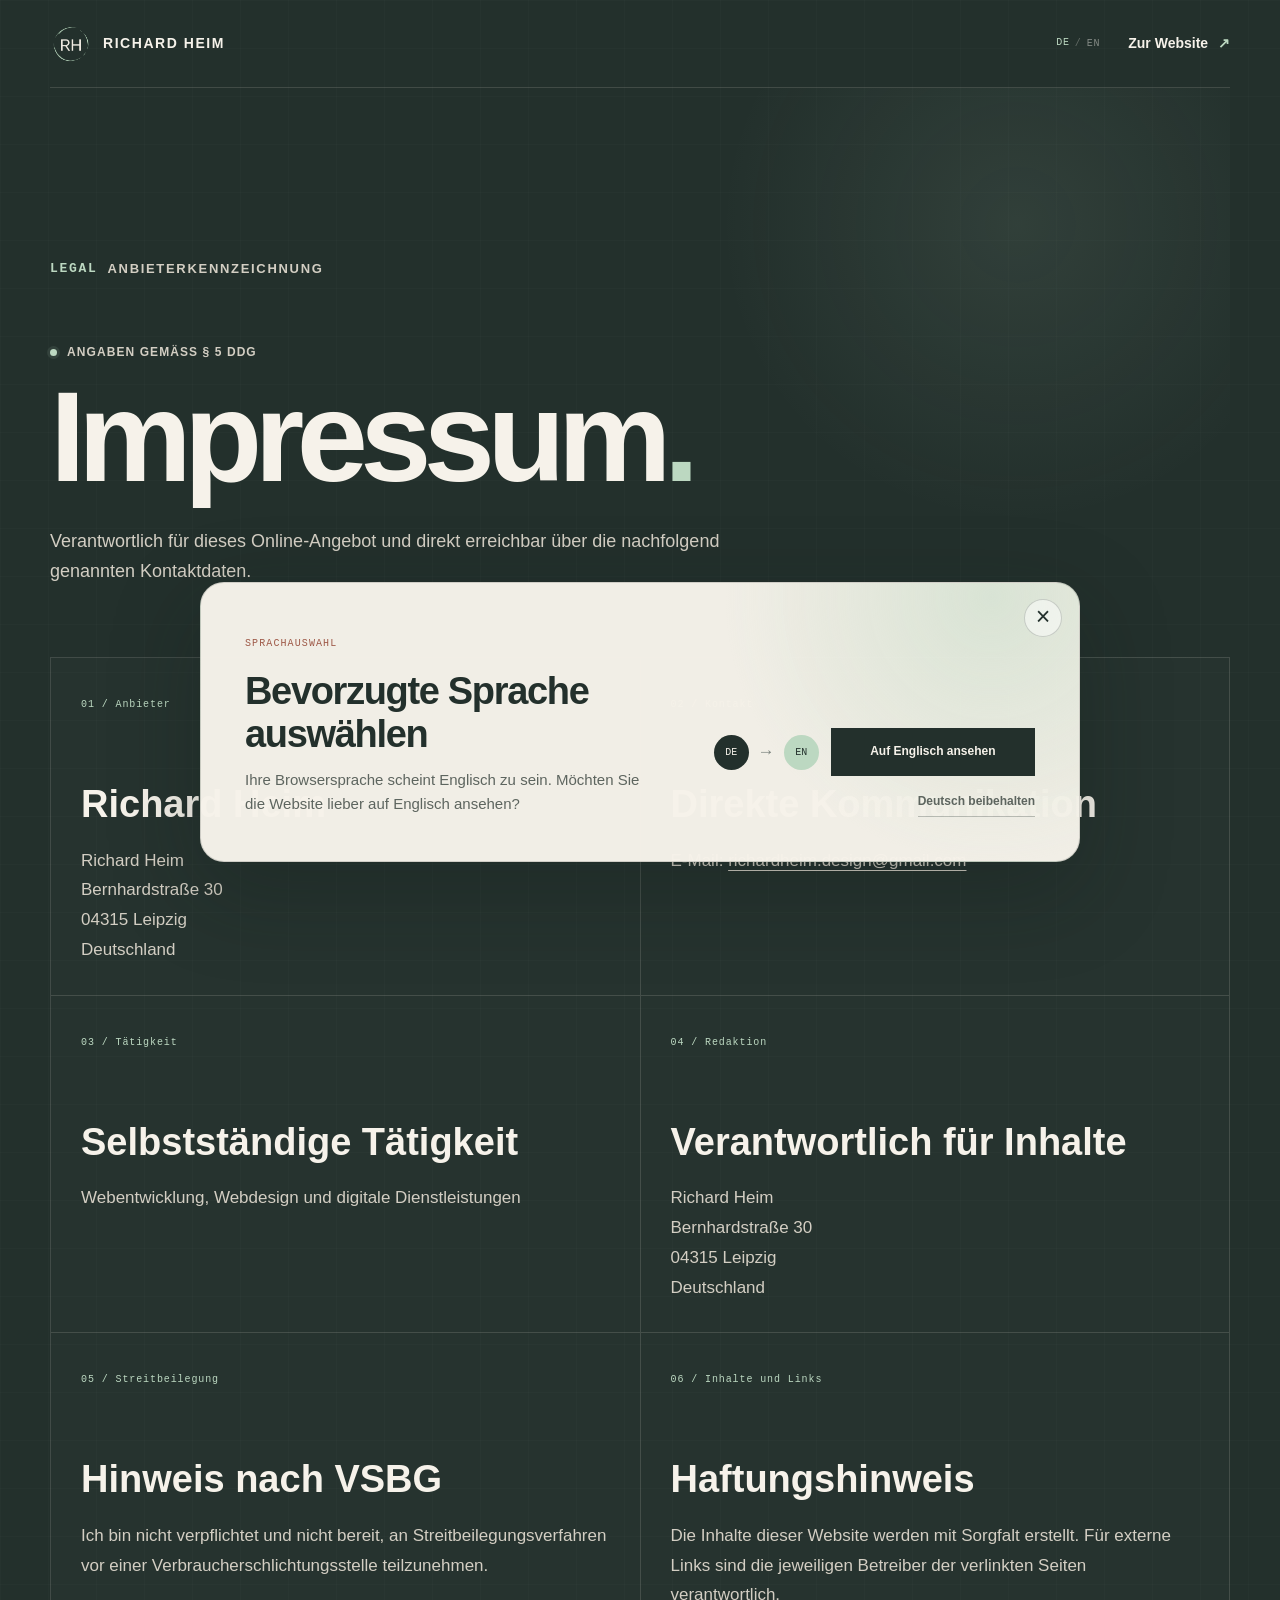
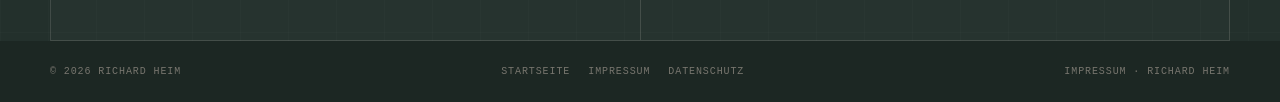
==== commit 499c40e0: "Add files via upload added Datenschutz.html" ====
--- a/impressum.html
+++ b/impressum.html
@@ -9,9 +9,9 @@
     <link rel="icon" href="favicon.ico" sizes="any">
     <link rel="icon" type="image/png" sizes="64x64" href="assets/favicon-64.png">
     <link rel="apple-touch-icon" sizes="180x180" href="assets/apple-touch-icon.png">
-    <link rel="stylesheet" href="assets/styles.css?v=20260914">
-    <script src="assets/i18n.js?v=20260914" defer></script>
-    <script src="assets/app.js" defer></script>
+    <link rel="stylesheet" href="assets/styles.css?v=20261012">
+    <script src="assets/i18n.js?v=20261012" defer></script>
+    <script src="assets/app.js?v=20260925" defer></script>
   </head>
   <body class="legal-page">
     <a class="skip-link" href="#main">Zum Inhalt springen</a>
@@ -39,7 +39,7 @@
       </section>
     </main>
 
-    <footer><span>© 2026 Richard Heim</span><a href="index.html">Zurück zur Startseite</a><span>Impressum · Richard Heim</span></footer>
+    <footer><span>© 2026 Richard Heim</span><nav aria-label="Rechtliche Navigation"><a href="index.html">Startseite</a><a href="impressum.html" aria-current="page">Impressum</a><a href="datenschutz.html">Datenschutz</a></nav><span>Impressum · Richard Heim</span></footer>
 
     <aside class="language-banner" id="language-banner" role="dialog" aria-labelledby="language-banner-title" aria-describedby="language-banner-copy" hidden>
       <button class="language-banner-close" type="button" data-language-dismiss aria-label="Sprachhinweis schließen">×</button>
--- a/assets/styles.css
+++ b/assets/styles.css
@@ -2231,3 +2231,184 @@
   .work-lightbox,
   .work-lightbox figure { transition: none; }
 }
+
+/* Section 08: kompakte, mobile Akkordeon-Karten */
+.fit-mobile-hint { display: none; }
+
+.fit-card-summary {
+  min-width: 0;
+  list-style: none;
+}
+
+.fit-card { grid-template-rows: auto 1fr; }
+
+.fit-card-summary::-webkit-details-marker { display: none; }
+
+.fit-card-summary h3 {
+  display: grid;
+  grid-template-rows: auto minmax(68px, auto);
+  gap: 15px;
+  min-width: 0;
+  margin: 0;
+}
+
+.fit-card-title {
+  min-width: 0;
+  align-self: end;
+  overflow-wrap: anywhere;
+}
+
+.fit-toggle-icon { display: none; }
+.fit-card-content { min-width: 0; }
+
+@media (max-width: 680px) {
+  html,
+  body {
+    width: 100%;
+    max-width: 100%;
+    overflow-x: hidden;
+  }
+
+  @supports (overflow: clip) {
+    html,
+    body { overflow-x: clip; }
+  }
+
+  .fit-section {
+    min-width: 0;
+    max-width: 100%;
+    overflow: hidden;
+  }
+
+  @supports (overflow: clip) {
+    .fit-section { overflow: clip; }
+  }
+
+  .fit-layout,
+  .fit-title,
+  .fit-grid {
+    width: 100%;
+    min-width: 0;
+    max-width: 100%;
+  }
+
+  .fit-layout { margin-top: 34px; }
+
+  .fit-mobile-hint {
+    display: flex;
+    align-items: center;
+    gap: 9px;
+    margin: 24px 0 0;
+    color: #aeb8b2;
+    font-size: 12px;
+    line-height: 1.55;
+  }
+
+  .fit-mobile-hint::before {
+    content: "+";
+    display: grid;
+    place-items: center;
+    flex: 0 0 22px;
+    width: 22px;
+    height: 22px;
+    border: 1px solid rgba(216,137,114,.48);
+    border-radius: 50%;
+    color: var(--coral);
+    font: 15px/1 ui-monospace, SFMono-Regular, Menlo, monospace;
+  }
+
+  .fit-grid {
+    display: block;
+    margin-top: 22px;
+    border-top: 1px solid var(--line);
+  }
+
+  .fit-card {
+    display: block;
+    width: 100%;
+    max-width: 100%;
+    min-width: 0;
+    min-height: 0;
+    padding: 0;
+    border: 0;
+    border-bottom: 1px solid var(--line);
+    background: rgba(255,255,255,.018);
+    transform: none;
+  }
+
+  .fit-card:hover,
+  .fit-card:focus-within {
+    border-color: rgba(216,137,114,.38);
+    background: rgba(216,137,114,.04);
+    transform: none;
+  }
+
+  .fit-card-summary {
+    width: 100%;
+    padding: 0 4px;
+    cursor: pointer;
+  }
+
+  .fit-card-summary:focus-visible {
+    outline: 2px solid var(--cyan);
+    outline-offset: -2px;
+  }
+
+  .fit-card-summary h3 {
+    grid-template-columns: 36px minmax(0, 1fr) 32px;
+    grid-template-rows: auto;
+    gap: 12px;
+    align-items: center;
+    min-height: 82px;
+    font-size: clamp(18px, 5.4vw, 22px);
+    line-height: 1.25;
+  }
+
+  .fit-card-summary .fit-number {
+    align-self: center;
+    font-size: 10px;
+  }
+
+  .fit-card-title { align-self: center; }
+
+  .fit-toggle-icon {
+    display: grid;
+    place-items: center;
+    width: 30px;
+    height: 30px;
+    border: 1px solid rgba(246,242,234,.2);
+    border-radius: 50%;
+    color: var(--paper);
+    font: 18px/1 ui-monospace, SFMono-Regular, Menlo, monospace;
+    transition: color .22s ease, background-color .22s ease, border-color .22s ease, transform .22s ease;
+  }
+
+  .fit-card[open] .fit-toggle-icon {
+    border-color: var(--coral);
+    color: var(--ink);
+    background: var(--coral);
+    transform: rotate(45deg);
+  }
+
+  .fit-card-content {
+    padding: 0 46px 24px;
+    animation: fit-content-in .24s ease both;
+  }
+
+  .fit-card-content p {
+    margin: 0;
+    color: #c0c6c1;
+    font-size: 14px;
+    line-height: 1.68;
+  }
+}
+
+@keyframes fit-content-in {
+  from { opacity: 0; transform: translateY(-6px); }
+  to { opacity: 1; transform: translateY(0); }
+}
+
+@media (prefers-reduced-motion: reduce) {
+  .fit-card-content,
+  .fit-toggle-icon { animation: none; transition: none; }
+}
